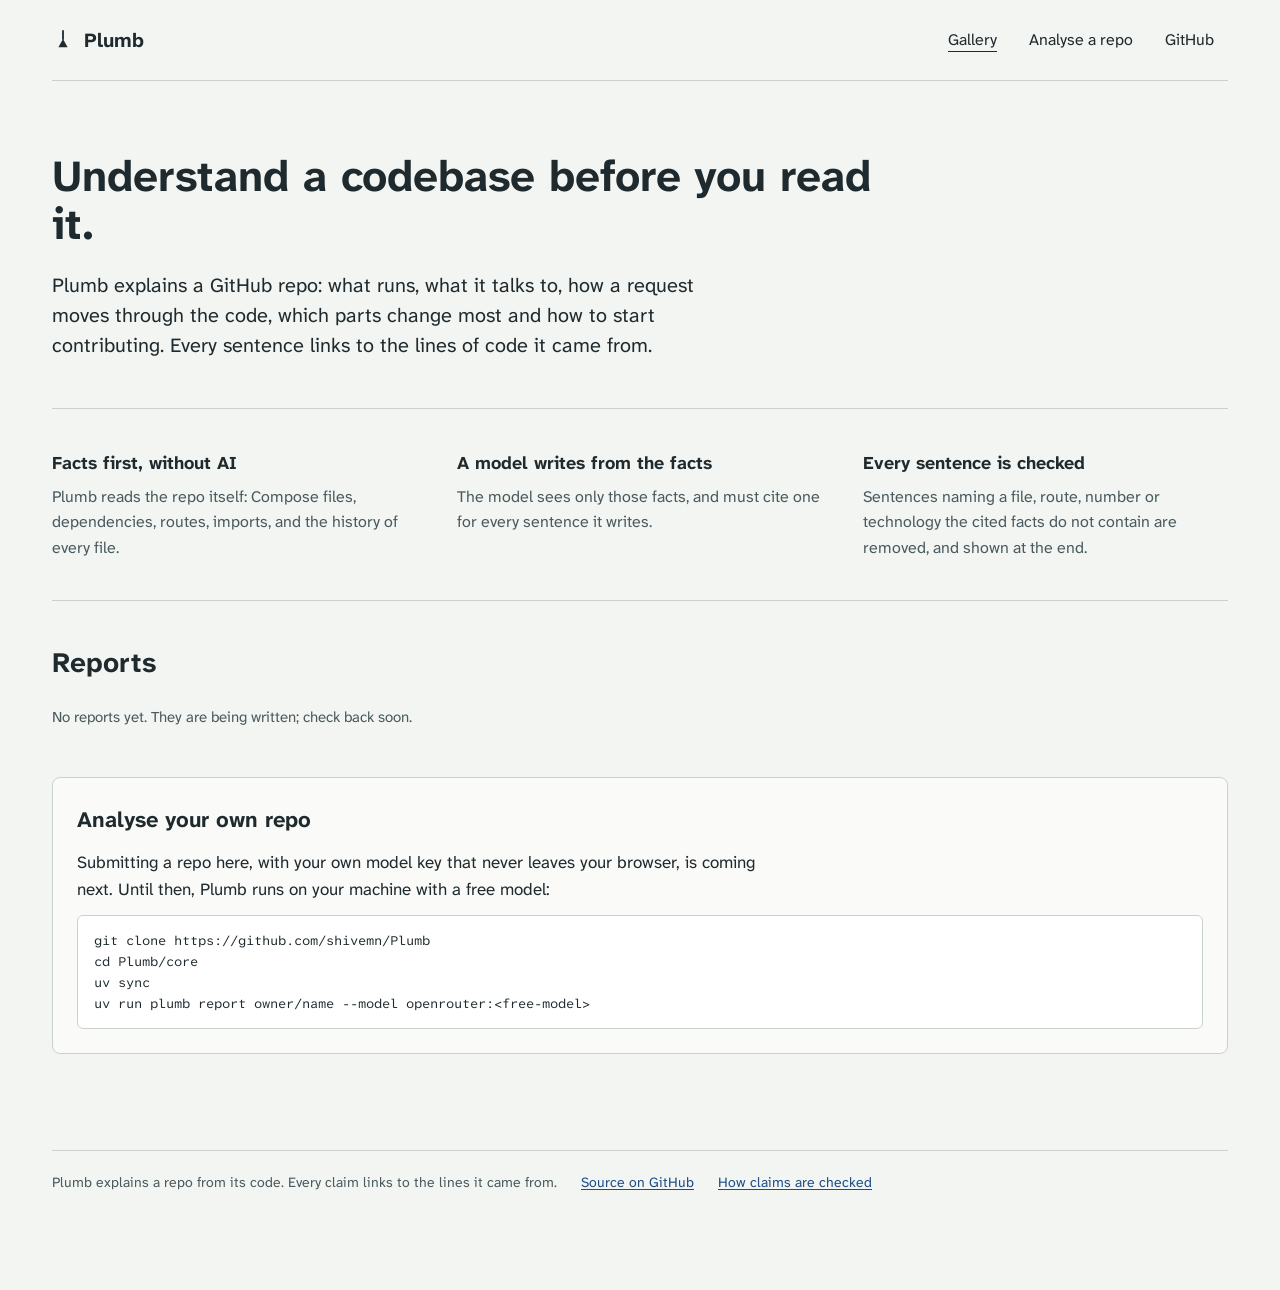
==== web/index.html @ 88506d80 "Add the static site: a gallery and a report page drawn from the report JSON Co-Authored-By: Claude O" ====
<!doctype html>
<html lang="en">
<head>
<meta charset="utf-8">
<meta name="viewport" content="width=device-width, initial-scale=1">
<title>Plumb · Explains a GitHub repo, with a source behind every claim</title>
<meta name="description" content="Plumb explains a GitHub repo: its system design, how a request moves, its code map, hot spots and how to contribute. Every claim links to the lines of code it came from.">
<link rel="icon" href="assets/icon.svg" type="image/svg+xml">
<link rel="preconnect" href="https://fonts.googleapis.com">
<link rel="preconnect" href="https://fonts.gstatic.com" crossorigin>
<link rel="stylesheet" href="https://fonts.googleapis.com/css2?family=Atkinson+Hyperlegible+Next:wght@400;600;700&family=Atkinson+Hyperlegible+Mono:wght@400;600&display=swap">
<link rel="stylesheet" href="assets/plumb.css">
<script type="module" src="assets/gallery.js"></script>
</head>
<body>
<div id="app"><div class="page"><p class="status">Loading…</p></div></div>
<noscript><div class="page"><p class="status">This page needs JavaScript to list the reports.</p></div></noscript>
</body>
</html>
---- web/assets/plumb.css ----
/* Plumb: one stylesheet for the gallery and the report page. */

:root {
  --bg: #f3f5f2;
  --surface: #fafbf9;
  --box: #ffffff;
  --ink: #1f2a2e;
  --muted: #4a5a5f;
  --line: #c9d1ce;
  --link: #1d4e89;
  --link-hover: #12365f;
  --store: #e4eaec;
  --ok: #3f6a4b;
  --block: #cbd3cf;
  --warm: #f0d48a;
  --hot: #e0a100;
  --sans: "Atkinson Hyperlegible Next", system-ui, -apple-system, "Segoe UI", sans-serif;
  --mono: "Atkinson Hyperlegible Mono", ui-monospace, "SFMono-Regular", Consolas, monospace;
  color-scheme: light;
}

@media (prefers-color-scheme: dark) {
  :root {
    --bg: #141a1c;
    --surface: #192124;
    --box: #1e282b;
    --ink: #e3e8e6;
    --muted: #a5b3b6;
    --line: #34403f;
    --link: #8fb9ef;
    --link-hover: #b7d2f5;
    --store: #26343a;
    --ok: #86bd95;
    --block: #3c4949;
    --warm: #8c6f1f;
    --hot: #e0a62a;
    color-scheme: dark;
  }
}

* { box-sizing: border-box; }

html { -webkit-text-size-adjust: 100%; }

body {
  margin: 0;
  background: var(--bg);
  color: var(--ink);
  font-family: var(--sans);
  font-size: 17px;
  line-height: 1.6;
}

a { color: var(--link); text-underline-offset: 2px; }
a:hover { color: var(--link-hover); }
a:focus-visible, button:focus-visible, summary:focus-visible {
  outline: 3px solid var(--link);
  outline-offset: 2px;
  border-radius: 3px;
}

code, .mono { font-family: var(--mono); font-size: 0.94em; }
code { overflow-wrap: anywhere; }

.page { max-width: 1240px; margin: 0 auto; padding: 0 32px 96px; }

/* Header */
.site-header {
  display: flex; flex-wrap: wrap; align-items: center; justify-content: space-between;
  gap: 8px 16px; padding: 14px 0; border-bottom: 1px solid var(--line);
}
.brand {
  display: flex; align-items: center; gap: 10px;
  font-size: 20px; font-weight: 700; color: var(--ink); text-decoration: none; padding: 10px 0;
}
.brand svg { flex: none; }
.site-nav { display: flex; flex-wrap: wrap; gap: 4px; }
.site-nav a { font-size: 16px; line-height: 20px; padding: 12px 14px; color: var(--ink); text-decoration: none; border-radius: 6px; }
.site-nav a:hover { background: var(--surface); }
.site-nav a[aria-current="page"] { text-decoration: underline; text-underline-offset: 6px; }

/* Report heading */
.report-head { display: flex; flex-direction: column; gap: 20px; padding: 56px 0 40px; border-bottom: 1px solid var(--line); }
.report-head h1 { margin: 0; font-family: var(--mono); font-size: 40px; line-height: 1.1; font-weight: 600; overflow-wrap: anywhere; }
.lede { margin: 0; max-width: 680px; font-size: 21px; line-height: 1.45; }
.stats { margin: 16px 0 0; display: flex; flex-wrap: wrap; gap: 20px 40px; }
.stats div { display: flex; flex-direction: column; gap: 4px; }
.stats dt { font-size: 14px; color: var(--muted); }
.stats dd { margin: 0; font-size: 19px; font-weight: 600; }
.stats .checked { color: var(--ok); display: flex; align-items: center; gap: 8px; }

/* Layout: contents on the right, report on the left; contents first on phones */
.report-body { display: flex; flex-direction: row-reverse; flex-wrap: wrap; align-items: flex-start; gap: 32px 56px; margin-top: 48px; }
.contents { flex: 1 1 180px; min-width: 0; display: flex; flex-direction: column; gap: 2px; position: sticky; top: 16px; }
.contents .label { font-size: 15px; font-weight: 700; padding-bottom: 4px; }
.contents a { display: block; font-size: 16px; line-height: 20px; padding: 10px 0; }
.button {
  display: inline-flex; align-items: center; justify-content: center; min-height: 44px; padding: 0 16px;
  border: 1px solid var(--ink); border-radius: 6px; background: transparent; color: var(--ink);
  font: inherit; font-size: 15px; text-decoration: none; cursor: pointer;
}
.button:hover { background: var(--surface); color: var(--ink); }
.contents a.button { display: inline-flex; margin-top: 12px; padding: 0 16px; line-height: 20px; align-self: flex-start; text-decoration: none; white-space: nowrap; }
main.report { flex: 999 1 640px; min-width: 0; display: flex; flex-direction: column; gap: 72px; }

/* Sections */
.section { display: flex; flex-direction: column; gap: 20px; scroll-margin-top: 16px; }
.section h2 { margin: 0; font-size: 28px; line-height: 1.2; font-weight: 700; }
.section h3 { margin: 12px 0 0; font-size: 19px; line-height: 1.3; font-weight: 700; }
.intro { margin: 0; max-width: 680px; }
.note { margin: 0; max-width: 680px; font-size: 15px; line-height: 1.5; color: var(--muted); }

/* Claims with their sources in a side column */
.claims { list-style: none; margin: 0; padding: 0; display: flex; flex-direction: column; gap: 24px; }
.claim { display: flex; flex-wrap: wrap; gap: 8px 32px; }
.claim p { flex: 1 1 420px; min-width: 0; max-width: 680px; margin: 0; }
.claims.numbered { counter-reset: step; }
.claims.numbered .claim p::before { counter-increment: step; content: counter(step) ". "; font-weight: 700; }
.sources { flex: 0 1 230px; min-width: 0; display: flex; flex-direction: column; gap: 8px; font-size: 14px; line-height: 1.45; color: var(--muted); }
.sources a { font-family: var(--mono); overflow-wrap: break-word; }
.sources .where { display: block; }

/* Tables */
.table-wrap { overflow-x: auto; }
table { width: 100%; min-width: 560px; border-collapse: collapse; font-size: 15px; line-height: 1.4; }
th { text-align: left; font-weight: 600; color: var(--muted); padding: 10px 16px 10px 0; border-bottom: 1px solid var(--ink); }
td { padding: 12px 16px 12px 0; border-bottom: 1px solid var(--line); vertical-align: top; }
td:last-child, th:last-child { padding-right: 0; }
td.name { font-weight: 600; }
.bar { display: flex; align-items: center; gap: 10px; }
.bar span { display: block; height: 10px; border-radius: 2px; background: var(--hot); }
details.more summary { cursor: pointer; padding: 10px 0; color: var(--link); font-size: 15px; }

/* System diagram */
.diagram { border: 1px solid var(--line); border-radius: 8px; background: var(--surface); overflow-x: auto; }
.canvas { position: relative; margin: 0 auto; font-size: 15px; line-height: 1.35; }
.canvas svg.links { position: absolute; inset: 0; overflow: visible; pointer-events: none; }
.canvas svg.links path { fill: none; stroke: var(--muted); stroke-width: 2; stroke-linecap: round; }
.canvas .col-label { position: absolute; top: 20px; font-size: 14px; color: var(--muted); }
.canvas .part {
  position: absolute; display: flex; align-items: center; justify-content: center; text-align: center;
  padding: 10px; border-radius: 6px; border: 1.5px solid var(--ink); background: var(--box);
}
.canvas .part.store { background: var(--store); }
.canvas .part.outside, .canvas .part.callers, .canvas .part.monitoring { background: var(--surface); border-style: dashed; border-color: var(--muted); }
.canvas .part b { display: block; font-size: 16px; overflow-wrap: anywhere; }
.canvas .part small { display: block; font-size: 13px; color: var(--muted); }
.canvas .link-label { position: absolute; font-size: 13px; line-height: 16px; color: var(--muted); background: var(--surface); padding: 0 4px; white-space: nowrap; }
.legend { display: flex; flex-wrap: wrap; gap: 8px 24px; font-size: 14px; line-height: 1.4; color: var(--muted); }
.legend span { display: flex; align-items: center; gap: 8px; }
.legend i { display: block; width: 26px; height: 12px; border-radius: 3px; border: 1.5px solid var(--ink); background: var(--box); }
.legend i.store { background: var(--store); }
.legend i.outside { border-style: dashed; border-color: var(--muted); background: transparent; }
.legend i.file { border: none; background: var(--block); height: 14px; }
.legend i.warm { border: none; background: var(--warm); height: 14px; }
.legend i.hot { border: none; background: var(--hot); height: 14px; }
.legend i.selected { border: 2px solid var(--link); background: transparent; }
.legend i.used { border: 2px dashed var(--link); background: transparent; }

/* Request traces */
.traces { display: flex; flex-direction: column; gap: 16px; }
.trace { border: 1px solid var(--line); border-radius: 8px; background: var(--surface); padding: 16px 20px; }
.trace h3 { margin: 0 0 8px; font-family: var(--mono); font-size: 16px; font-weight: 600; overflow-wrap: anywhere; }
.trace ul { list-style: none; margin: 0; padding: 0; }
.trace ul ul { padding-left: 22px; border-left: 1px solid var(--line); margin-left: 6px; }
.trace li { padding: 3px 0; font-size: 15px; line-height: 1.45; }
.trace .tag { font-size: 13px; color: var(--muted); }
.trace .reach { color: var(--ok); }

/* Code map */
.map { display: flex; flex-direction: column; gap: 16px; padding: 24px; border: 1px solid var(--line); border-radius: 8px; background: var(--surface); }
.map-row { display: grid; grid-template-columns: 110px 1fr; gap: 12px; }
.map-row .row-label { font-size: 14px; line-height: 1.4; color: var(--muted); padding-top: 12px; }
.map-row .row-folders { display: flex; flex-wrap: wrap; gap: 12px; min-width: 0; }
.folder {
  flex: 1 1 180px; min-width: 0; display: flex; flex-direction: column; gap: 10px; padding: 11px;
  border: 1px solid var(--line); border-radius: 6px; background: var(--box); text-align: left;
  font: inherit; color: inherit; cursor: pointer;
}
.folder:hover { border-color: var(--muted); }
.folder.selected { border: 2px solid var(--link); padding: 10px; }
.folder.used { border: 2px dashed var(--link); padding: 10px; }
.folder .folder-head { display: flex; flex-wrap: wrap; justify-content: space-between; gap: 4px 12px; }
.folder .folder-name { font-family: var(--mono); font-size: 15px; font-weight: 600; color: var(--link); overflow-wrap: anywhere; }
.folder .count { font-size: 14px; color: var(--muted); }
.blocks { display: flex; flex-wrap: wrap; gap: 4px; }
.blocks span { display: block; height: 16px; border-radius: 3px; background: var(--block); }
.blocks span.warm { background: var(--warm); }
.blocks span.hot { background: var(--hot); }

/* Gaps */
.gaps { margin: 0; padding: 0 0 0 20px; max-width: 680px; display: flex; flex-direction: column; gap: 12px; }
.removed li { margin-bottom: 10px; }
.removed .why { display: block; font-size: 14px; color: var(--muted); }

/* Gallery */
.hero { padding: 72px 0 48px; border-bottom: 1px solid var(--line); display: flex; flex-direction: column; gap: 20px; }
.hero h1 { margin: 0; font-size: 44px; line-height: 1.1; max-width: 820px; }
.hero p { margin: 0; max-width: 680px; font-size: 20px; line-height: 1.5; }
.how { display: grid; grid-template-columns: repeat(auto-fit, minmax(240px, 1fr)); gap: 24px 40px; padding: 40px 0; border-bottom: 1px solid var(--line); }
.how h2 { margin: 0 0 6px; font-size: 18px; }
.how p { margin: 0; font-size: 16px; color: var(--muted); }
.gallery { padding-top: 40px; display: flex; flex-direction: column; gap: 20px; }
.gallery > h2 { margin: 0; font-size: 28px; }
.cards { list-style: none; margin: 0; padding: 0; display: grid; grid-template-columns: repeat(auto-fill, minmax(320px, 1fr)); gap: 16px; }
.card { display: flex; flex-direction: column; gap: 10px; height: 100%; padding: 20px; border: 1px solid var(--line); border-radius: 8px; background: var(--surface); color: var(--ink); text-decoration: none; }
.card:hover { border-color: var(--muted); color: var(--ink); }
.card .repo { font-family: var(--mono); font-size: 17px; font-weight: 600; color: var(--link); overflow-wrap: anywhere; }
.card .summary { margin: 0; font-size: 15px; line-height: 1.5; }
.card .meta { margin-top: auto; display: flex; flex-wrap: wrap; gap: 4px 16px; font-size: 14px; color: var(--muted); }
.chip { display: inline-block; padding: 1px 8px; border: 1px solid var(--line); border-radius: 999px; font-size: 13px; color: var(--muted); }
.try { margin-top: 48px; padding: 24px; border: 1px solid var(--line); border-radius: 8px; background: var(--surface); display: flex; flex-direction: column; gap: 12px; }
.try h2 { margin: 0; font-size: 22px; }
.try p { margin: 0; max-width: 680px; }
pre { margin: 0; padding: 14px 16px; border-radius: 6px; background: var(--box); border: 1px solid var(--line); overflow-x: auto; font-family: var(--mono); font-size: 14px; line-height: 1.5; }

.site-footer { margin-top: 96px; padding-top: 20px; border-top: 1px solid var(--line); display: flex; flex-wrap: wrap; gap: 8px 24px; font-size: 14px; color: var(--muted); }
.status { padding: 64px 0; font-size: 18px; }

@media (max-width: 640px) {
  .page { padding: 0 16px 64px; }
  .report-head { padding: 36px 0 28px; }
  .report-head h1 { font-size: 28px; }
  .lede { font-size: 19px; }
  .hero { padding: 48px 0 32px; }
  .hero h1 { font-size: 32px; }
  .contents { position: static; }
  main.report { gap: 56px; }
  .section h2 { font-size: 24px; }
  .map { padding: 16px; }
  .map-row { grid-template-columns: 1fr; gap: 6px; }
  .map-row .row-label { padding-top: 0; }
  .cards { grid-template-columns: 1fr; }
}
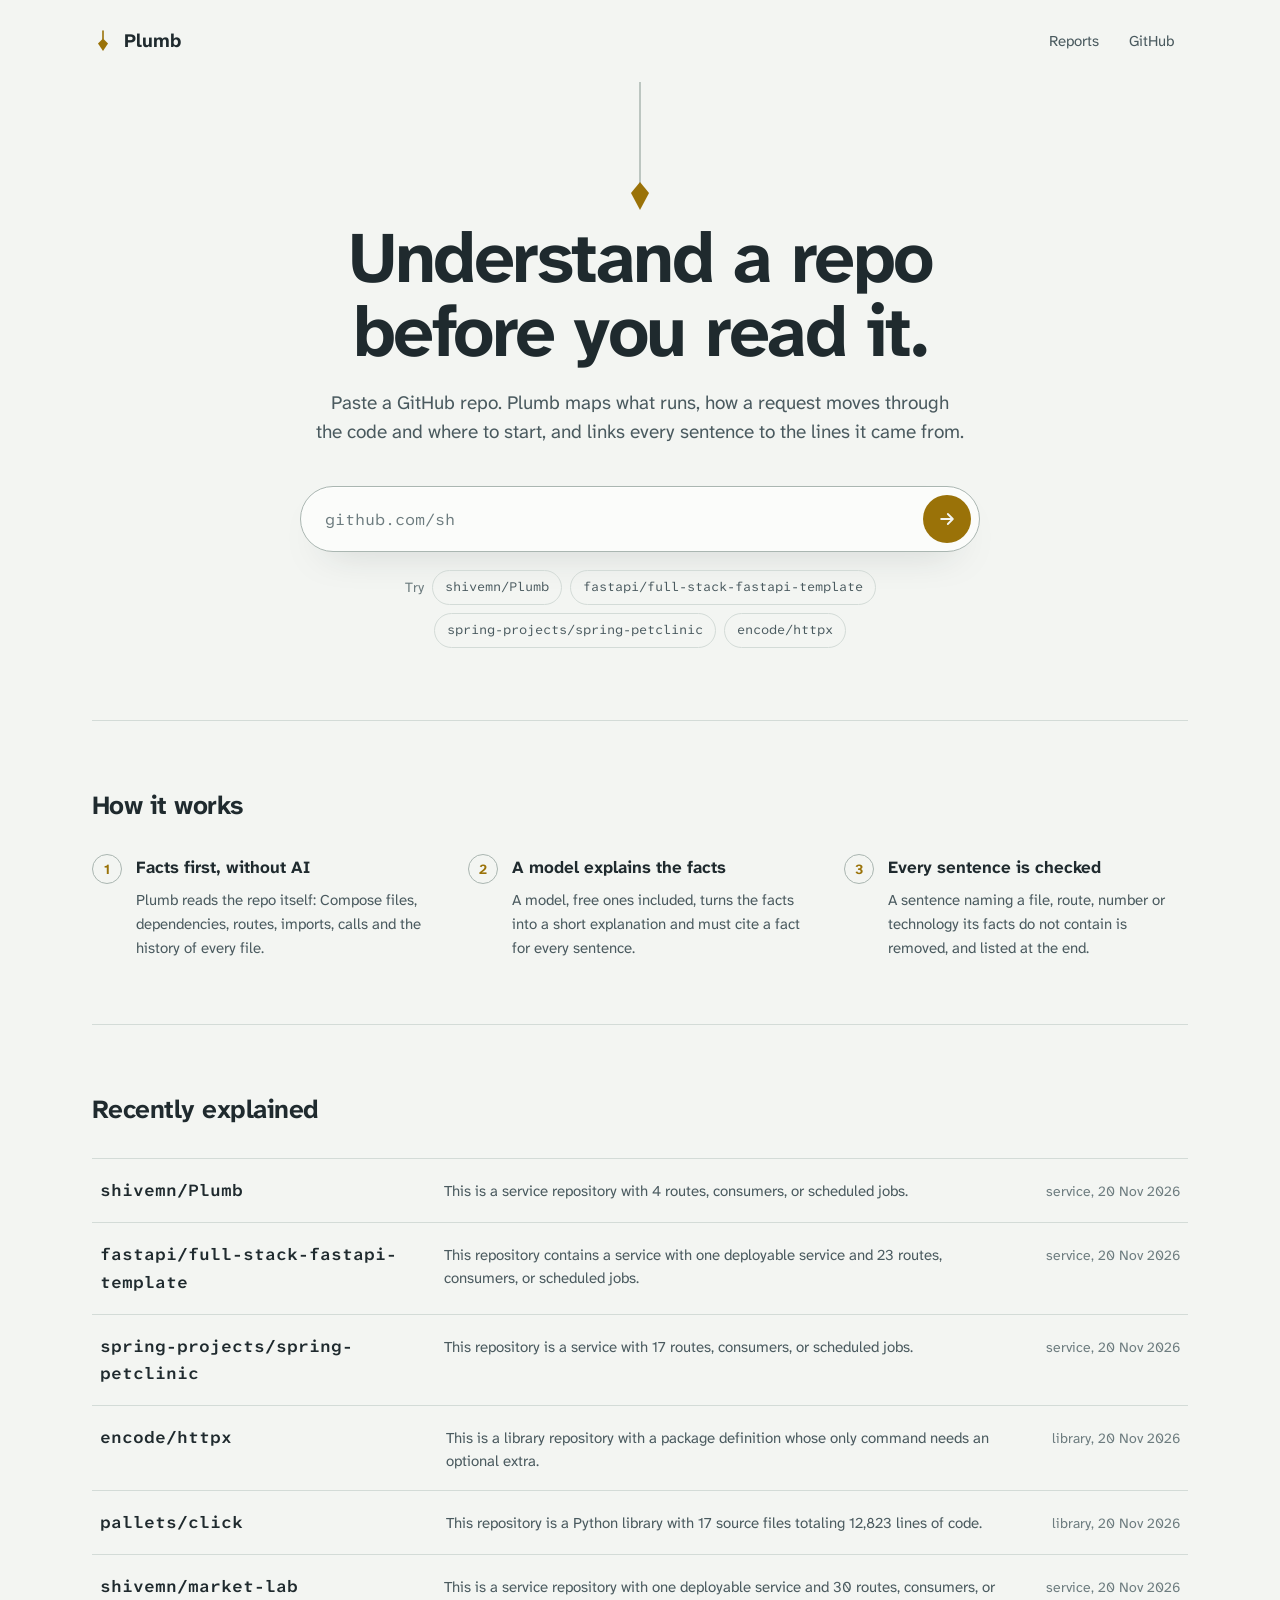
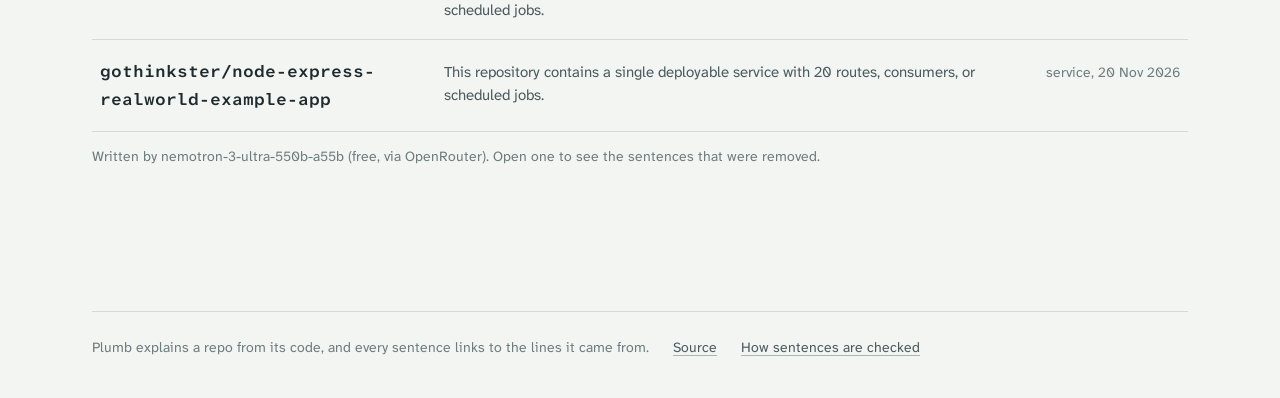
==== commit f8fa6f52: "Redesign the site around a repo box, with a plumb-line motif, shorter reports and sources behind eac" ====
--- a/web/index.html
+++ b/web/index.html
@@ -3,14 +3,14 @@
 <head>
 <meta charset="utf-8">
 <meta name="viewport" content="width=device-width, initial-scale=1">
-<title>Plumb · Explains a GitHub repo, with a source behind every claim</title>
+<title>Plumb · Understand a repo before you read it</title>
 <meta name="description" content="Plumb explains a GitHub repo: its system design, how a request moves, its code map, hot spots and how to contribute. Every claim links to the lines of code it came from.">
 <link rel="icon" href="assets/icon.svg" type="image/svg+xml">
 <link rel="preconnect" href="https://fonts.googleapis.com">
 <link rel="preconnect" href="https://fonts.gstatic.com" crossorigin>
 <link rel="stylesheet" href="https://fonts.googleapis.com/css2?family=Atkinson+Hyperlegible+Next:wght@400;600;700&family=Atkinson+Hyperlegible+Mono:wght@400;600&display=swap">
 <link rel="stylesheet" href="assets/plumb.css">
-<script type="module" src="assets/gallery.js"></script>
+<script type="module" src="assets/home.js"></script>
 </head>
 <body>
 <div id="app"><div class="page"><p class="status">Loading…</p></div></div>
--- a/web/assets/plumb.css
+++ b/web/assets/plumb.css
@@ -1,234 +1,302 @@
-/* Plumb: one stylesheet for the gallery and the report page. */
+/* Plumb. Dark green-slate with chalk text and a brass plumb bob; a light
+   paper version follows the system setting. One motion signature: the
+   plumb line. Everything else stays quiet. */
 
 :root {
-  --bg: #f3f5f2;
-  --surface: #fafbf9;
-  --box: #ffffff;
-  --ink: #1f2a2e;
-  --muted: #4a5a5f;
-  --line: #c9d1ce;
-  --link: #1d4e89;
-  --link-hover: #12365f;
-  --store: #e4eaec;
-  --ok: #3f6a4b;
-  --block: #cbd3cf;
-  --warm: #f0d48a;
-  --hot: #e0a100;
+  --bg: #15201d;
+  --bg-raised: #1b2925;
+  --bg-sunk: #111a17;
+  --ink: #e6ede9;
+  --muted: #9fb0aa;
+  --faint: #6f817b;
+  --line: #2c3b36;
+  --line-strong: #43554f;
+  --brass: #d4a72c;
+  --brass-soft: rgba(212, 167, 44, 0.16);
+  --link: #e6ede9;
+  --store: #223631;
+  --ok: #8fc79f;
+  --warn: #e3b7a0;
+  --block: #33443f;
+  --warm: #7d6a2a;
+  --hot: #d4a72c;
+  --shadow: 0 1px 0 rgba(255, 255, 255, 0.03) inset, 0 18px 40px -24px rgba(0, 0, 0, 0.7);
   --sans: "Atkinson Hyperlegible Next", system-ui, -apple-system, "Segoe UI", sans-serif;
   --mono: "Atkinson Hyperlegible Mono", ui-monospace, "SFMono-Regular", Consolas, monospace;
-  color-scheme: light;
+  --ease: cubic-bezier(0.22, 1, 0.36, 1);
+  --quick: 160ms;
+  --calm: 420ms;
+  color-scheme: dark;
 }
 
-@media (prefers-color-scheme: dark) {
+@media (prefers-color-scheme: light) {
   :root {
-    --bg: #141a1c;
-    --surface: #192124;
-    --box: #1e282b;
-    --ink: #e3e8e6;
-    --muted: #a5b3b6;
-    --line: #34403f;
-    --link: #8fb9ef;
-    --link-hover: #b7d2f5;
-    --store: #26343a;
-    --ok: #86bd95;
-    --block: #3c4949;
-    --warm: #8c6f1f;
-    --hot: #e0a62a;
-    color-scheme: dark;
+    --bg: #f3f5f2;
+    --bg-raised: #fbfcfa;
+    --bg-sunk: #e9eeea;
+    --ink: #1f2a2e;
+    --muted: #4a5a5f;
+    --faint: #6d7c7f;
+    --line: #d3dbd7;
+    --line-strong: #aab6b1;
+    --brass: #9a7208;
+    --brass-soft: rgba(154, 114, 8, 0.12);
+    --link: #1f2a2e;
+    --store: #e3eae7;
+    --ok: #3f6a4b;
+    --warn: #8a4b2e;
+    --block: #cbd3cf;
+    --warm: #f0d48a;
+    --hot: #d39a00;
+    --shadow: 0 1px 0 rgba(255, 255, 255, 0.7) inset, 0 18px 40px -26px rgba(31, 42, 46, 0.35);
+    color-scheme: light;
   }
 }
 
+@view-transition { navigation: auto; }
+::view-transition-old(root), ::view-transition-new(root) { animation-duration: 260ms; animation-timing-function: var(--ease); }
+
 * { box-sizing: border-box; }
-
-html { -webkit-text-size-adjust: 100%; }
-
-body {
-  margin: 0;
-  background: var(--bg);
-  color: var(--ink);
-  font-family: var(--sans);
-  font-size: 17px;
-  line-height: 1.6;
-}
-
-a { color: var(--link); text-underline-offset: 2px; }
-a:hover { color: var(--link-hover); }
-a:focus-visible, button:focus-visible, summary:focus-visible {
-  outline: 3px solid var(--link);
-  outline-offset: 2px;
-  border-radius: 3px;
-}
-
-code, .mono { font-family: var(--mono); font-size: 0.94em; }
+html { -webkit-text-size-adjust: 100%; scroll-behavior: smooth; }
+body { margin: 0; background: var(--bg); color: var(--ink); font-family: var(--sans); font-size: 17px; line-height: 1.6; }
+a { color: var(--link); text-decoration-color: var(--line-strong); text-underline-offset: 3px; transition: text-decoration-color var(--quick) ease, color var(--quick) ease; }
+a:hover { text-decoration-color: var(--brass); }
+:focus-visible { outline: 2px solid var(--brass); outline-offset: 3px; border-radius: 4px; }
+code, .mono { font-family: var(--mono); font-size: 0.92em; }
 code { overflow-wrap: anywhere; }
-
-.page { max-width: 1240px; margin: 0 auto; padding: 0 32px 96px; }
+::selection { background: var(--brass-soft); }
+
+.wrap { max-width: 1160px; margin: 0 auto; padding: 0 32px; }
 
 /* Header */
-.site-header {
-  display: flex; flex-wrap: wrap; align-items: center; justify-content: space-between;
-  gap: 8px 16px; padding: 14px 0; border-bottom: 1px solid var(--line);
-}
-.brand {
-  display: flex; align-items: center; gap: 10px;
-  font-size: 20px; font-weight: 700; color: var(--ink); text-decoration: none; padding: 10px 0;
-}
-.brand svg { flex: none; }
-.site-nav { display: flex; flex-wrap: wrap; gap: 4px; }
-.site-nav a { font-size: 16px; line-height: 20px; padding: 12px 14px; color: var(--ink); text-decoration: none; border-radius: 6px; }
-.site-nav a:hover { background: var(--surface); }
-.site-nav a[aria-current="page"] { text-decoration: underline; text-underline-offset: 6px; }
-
-/* Report heading */
-.report-head { display: flex; flex-direction: column; gap: 20px; padding: 56px 0 40px; border-bottom: 1px solid var(--line); }
-.report-head h1 { margin: 0; font-family: var(--mono); font-size: 40px; line-height: 1.1; font-weight: 600; overflow-wrap: anywhere; }
-.lede { margin: 0; max-width: 680px; font-size: 21px; line-height: 1.45; }
-.stats { margin: 16px 0 0; display: flex; flex-wrap: wrap; gap: 20px 40px; }
-.stats div { display: flex; flex-direction: column; gap: 4px; }
-.stats dt { font-size: 14px; color: var(--muted); }
-.stats dd { margin: 0; font-size: 19px; font-weight: 600; }
-.stats .checked { color: var(--ok); display: flex; align-items: center; gap: 8px; }
-
-/* Layout: contents on the right, report on the left; contents first on phones */
-.report-body { display: flex; flex-direction: row-reverse; flex-wrap: wrap; align-items: flex-start; gap: 32px 56px; margin-top: 48px; }
-.contents { flex: 1 1 180px; min-width: 0; display: flex; flex-direction: column; gap: 2px; position: sticky; top: 16px; }
-.contents .label { font-size: 15px; font-weight: 700; padding-bottom: 4px; }
-.contents a { display: block; font-size: 16px; line-height: 20px; padding: 10px 0; }
-.button {
-  display: inline-flex; align-items: center; justify-content: center; min-height: 44px; padding: 0 16px;
-  border: 1px solid var(--ink); border-radius: 6px; background: transparent; color: var(--ink);
-  font: inherit; font-size: 15px; text-decoration: none; cursor: pointer;
-}
-.button:hover { background: var(--surface); color: var(--ink); }
-.contents a.button { display: inline-flex; margin-top: 12px; padding: 0 16px; line-height: 20px; align-self: flex-start; text-decoration: none; white-space: nowrap; }
-main.report { flex: 999 1 640px; min-width: 0; display: flex; flex-direction: column; gap: 72px; }
-
-/* Sections */
-.section { display: flex; flex-direction: column; gap: 20px; scroll-margin-top: 16px; }
-.section h2 { margin: 0; font-size: 28px; line-height: 1.2; font-weight: 700; }
-.section h3 { margin: 12px 0 0; font-size: 19px; line-height: 1.3; font-weight: 700; }
-.intro { margin: 0; max-width: 680px; }
-.note { margin: 0; max-width: 680px; font-size: 15px; line-height: 1.5; color: var(--muted); }
-
-/* Claims with their sources in a side column */
-.claims { list-style: none; margin: 0; padding: 0; display: flex; flex-direction: column; gap: 24px; }
-.claim { display: flex; flex-wrap: wrap; gap: 8px 32px; }
-.claim p { flex: 1 1 420px; min-width: 0; max-width: 680px; margin: 0; }
-.claims.numbered { counter-reset: step; }
-.claims.numbered .claim p::before { counter-increment: step; content: counter(step) ". "; font-weight: 700; }
-.sources { flex: 0 1 230px; min-width: 0; display: flex; flex-direction: column; gap: 8px; font-size: 14px; line-height: 1.45; color: var(--muted); }
-.sources a { font-family: var(--mono); overflow-wrap: break-word; }
-.sources .where { display: block; }
-
-/* Tables */
-.table-wrap { overflow-x: auto; }
-table { width: 100%; min-width: 560px; border-collapse: collapse; font-size: 15px; line-height: 1.4; }
-th { text-align: left; font-weight: 600; color: var(--muted); padding: 10px 16px 10px 0; border-bottom: 1px solid var(--ink); }
-td { padding: 12px 16px 12px 0; border-bottom: 1px solid var(--line); vertical-align: top; }
-td:last-child, th:last-child { padding-right: 0; }
-td.name { font-weight: 600; }
-.bar { display: flex; align-items: center; gap: 10px; }
-.bar span { display: block; height: 10px; border-radius: 2px; background: var(--hot); }
-details.more summary { cursor: pointer; padding: 10px 0; color: var(--link); font-size: 15px; }
-
-/* System diagram */
-.diagram { border: 1px solid var(--line); border-radius: 8px; background: var(--surface); overflow-x: auto; }
-.canvas { position: relative; margin: 0 auto; font-size: 15px; line-height: 1.35; }
+.site-header { display: flex; align-items: center; justify-content: space-between; gap: 16px; padding: 18px 0; }
+.brand { display: inline-flex; align-items: center; gap: 10px; font-weight: 700; font-size: 19px; color: var(--ink); text-decoration: none; padding: 8px 0; }
+.brand svg { color: var(--brass); }
+.site-nav { display: flex; gap: 2px; }
+.site-nav a { padding: 10px 14px; border-radius: 999px; color: var(--muted); text-decoration: none; font-size: 15px; transition: background var(--quick) ease, color var(--quick) ease; }
+.site-nav a:hover { color: var(--ink); background: var(--bg-raised); }
+
+/* Home: hero */
+.hero { position: relative; display: flex; flex-direction: column; align-items: center; text-align: center; padding: 0 0 72px; }
+.plumb { display: block; height: 132px; width: 40px; overflow: visible; }
+.plumb .string { stroke: var(--line-strong); stroke-width: 1.5; }
+.plumb .bob { fill: var(--brass); }
+.plumb .swing { transform-origin: 20px 0; animation: swing 7s ease-in-out infinite alternate; }
+@keyframes swing { from { transform: rotate(2.2deg); } to { transform: rotate(-2.2deg); } }
+.hero.dropping .plumb .swing { animation: none; transform: none; }
+.hero.dropping .plumb .drop { transform: translateY(96px); transition: transform 520ms cubic-bezier(0.5, 0, 0.75, 0); }
+.plumb .drop { transition: transform 600ms var(--ease); }
+
+.hero h1 { margin: 8px 0 0; max-width: 15ch; font-size: clamp(40px, 6.2vw, 72px); line-height: 1.02; font-weight: 700; letter-spacing: -0.035em; text-wrap: balance; }
+.hero .sub { margin: 20px 0 0; max-width: 54ch; color: var(--muted); font-size: 19px; line-height: 1.5; text-wrap: pretty; }
+
+.ask { position: relative; width: min(680px, 100%); margin-top: 40px; }
+.ask form { display: flex; align-items: center; gap: 8px; padding: 8px 8px 8px 22px; border: 1px solid var(--line-strong); border-radius: 999px; background: var(--bg-raised); box-shadow: var(--shadow); transition: border-color var(--quick) ease, box-shadow var(--calm) var(--ease), transform var(--calm) var(--ease); }
+.ask form:focus-within { border-color: var(--brass); box-shadow: 0 0 0 4px var(--brass-soft), var(--shadow); }
+.ask label { position: absolute; width: 1px; height: 1px; overflow: hidden; clip: rect(0 0 0 0); }
+.ask input { flex: 1; min-width: 0; height: 48px; border: 0; background: transparent; color: var(--ink); font: inherit; font-family: var(--mono); font-size: 16px; outline: none; }
+.ask input::placeholder { color: var(--faint); }
+.go { flex: none; display: grid; place-items: center; width: 48px; height: 48px; border: 0; border-radius: 50%; background: var(--brass); color: var(--bg); cursor: pointer; transition: transform var(--quick) var(--ease), filter var(--quick) ease; }
+.go:hover { transform: scale(1.06); filter: brightness(1.08); }
+.go:active { transform: scale(0.96); }
+.go svg { width: 20px; height: 20px; }
+.ask.shake form { animation: shake 380ms var(--ease); }
+@keyframes shake { 20%, 60% { transform: translateX(-6px); } 40%, 80% { transform: translateX(6px); } }
+
+.examples { display: flex; flex-wrap: wrap; justify-content: center; align-items: center; gap: 8px; margin-top: 18px; color: var(--faint); font-size: 14px; }
+.examples button { border: 1px solid var(--line); border-radius: 999px; background: transparent; color: var(--muted); padding: 6px 12px; font: inherit; font-family: var(--mono); font-size: 13px; cursor: pointer; transition: border-color var(--quick) ease, color var(--quick) ease, background var(--quick) ease; }
+.examples button:hover { border-color: var(--brass); color: var(--ink); background: var(--bg-raised); }
+
+.notice { width: min(680px, 100%); margin-top: 16px; padding: 18px 22px; border: 1px solid var(--line); border-radius: 18px; background: var(--bg-raised); text-align: left; font-size: 15px; color: var(--muted); }
+.notice strong { color: var(--ink); }
+.notice pre { margin: 12px 0 0; }
+.reveal-in { animation: rise var(--calm) var(--ease) both; }
+@keyframes rise { from { opacity: 0; transform: translateY(8px); } to { opacity: 1; transform: none; } }
+
+/* Home: steps and recent reports */
+.band { padding: 64px 0; border-top: 1px solid var(--line); }
+.band h2 { margin: 0 0 28px; font-size: 26px; letter-spacing: -0.02em; }
+.steps { list-style: none; margin: 0; padding: 0; display: grid; grid-template-columns: repeat(3, minmax(0, 1fr)); gap: 32px; counter-reset: step; }
+.steps li { position: relative; padding-left: 44px; counter-increment: step; }
+.steps li::before { content: counter(step); position: absolute; left: 0; top: 0; width: 28px; height: 28px; display: grid; place-items: center; border-radius: 50%; border: 1px solid var(--line-strong); font-size: 14px; font-weight: 700; color: var(--brass); }
+.steps h3 { margin: 0 0 6px; font-size: 17px; }
+.steps p { margin: 0; color: var(--muted); font-size: 15px; }
+
+.recent { list-style: none; margin: 0; padding: 0; border-top: 1px solid var(--line); }
+.recent li { border-bottom: 1px solid var(--line); }
+.recent a { display: grid; grid-template-columns: minmax(0, 2.2fr) minmax(0, 4fr) auto; align-items: baseline; gap: 8px 28px; padding: 18px 8px; color: var(--ink); text-decoration: none; transition: background var(--quick) ease, padding var(--calm) var(--ease); border-radius: 10px; }
+.recent a:hover { background: var(--bg-raised); padding-left: 16px; }
+.recent .repo { font-family: var(--mono); font-weight: 600; overflow-wrap: anywhere; }
+.recent .summary { color: var(--muted); font-size: 15px; line-height: 1.5; display: -webkit-box; -webkit-line-clamp: 2; -webkit-box-orient: vertical; overflow: hidden; }
+.recent .meta { color: var(--faint); font-size: 14px; white-space: nowrap; }
+
+pre { margin: 0; padding: 14px 16px; border-radius: 12px; background: var(--bg-sunk); border: 1px solid var(--line); overflow-x: auto; font-family: var(--mono); font-size: 13.5px; line-height: 1.55; color: var(--ink); text-align: left; }
+
+.site-footer { margin-top: 80px; padding: 24px 0 40px; border-top: 1px solid var(--line); display: flex; flex-wrap: wrap; gap: 8px 24px; font-size: 14px; color: var(--faint); }
+.site-footer a { color: var(--muted); }
+.status { padding: 96px 0; color: var(--muted); font-size: 18px; }
+
+/* Report: layout with the plumb-line spine */
+.report-top { padding: 40px 0 8px; }
+.report-top h1 { margin: 0; font-family: var(--mono); font-size: clamp(26px, 4vw, 44px); line-height: 1.1; font-weight: 600; letter-spacing: -0.02em; overflow-wrap: anywhere; view-transition-name: repo-title; }
+.report-top .commit { margin-top: 10px; color: var(--faint); font-size: 14px; }
+.report-top .commit a { color: var(--muted); }
+
+.layout { display: grid; grid-template-columns: 200px minmax(0, 1fr); gap: 56px; margin-top: 36px; }
+.spine { position: sticky; top: 24px; align-self: start; padding-left: 22px; }
+.spine::before { content: ""; position: absolute; left: 6px; top: 6px; bottom: 6px; width: 1.5px; background: var(--line-strong); }
+.spine .bob { position: absolute; left: 0; top: 0; width: 13px; height: 17px; transition: transform 520ms var(--ease); }
+.spine .bob svg { display: block; fill: var(--brass); }
+.spine a { display: block; padding: 7px 0; color: var(--faint); text-decoration: none; font-size: 15px; line-height: 1.35; transition: color var(--quick) ease; }
+.spine a:hover { color: var(--ink); }
+.spine a[aria-current="true"] { color: var(--ink); font-weight: 600; }
+.spine .tools { display: flex; flex-direction: column; align-items: flex-start; gap: 8px; margin-top: 24px; }
+.spine .tools a.pill { display: inline-flex; padding: 0 16px; color: var(--ink); font-size: 14px; }
+.pill { display: inline-flex; align-items: center; justify-content: center; gap: 8px; min-height: 40px; padding: 0 16px; border: 1px solid var(--line-strong); border-radius: 999px; background: transparent; color: var(--ink); font: inherit; font-size: 14px; text-decoration: none; cursor: pointer; white-space: nowrap; transition: border-color var(--quick) ease, background var(--quick) ease; }
+.pill:hover { border-color: var(--brass); background: var(--bg-raised); }
+
+main.report { max-width: 760px; min-width: 0; }
+.in-short { font-size: 21px; line-height: 1.55; margin: 0; text-wrap: pretty; }
+.stats { display: flex; flex-wrap: wrap; gap: 14px 32px; margin: 28px 0 0; padding: 18px 0; border-top: 1px solid var(--line); border-bottom: 1px solid var(--line); }
+.stats div { display: flex; flex-direction: column; }
+.stats dt { color: var(--faint); font-size: 13px; }
+.stats dd { margin: 0; font-weight: 600; font-size: 16px; }
+.stats .checked dd { color: var(--ok); }
+
+.section { padding-top: 56px; scroll-margin-top: 16px; }
+.section h2 { margin: 0 0 14px; font-size: 26px; line-height: 1.2; letter-spacing: -0.02em; }
+.prose { margin: 0; font-size: 17px; line-height: 1.7; }
+.prose, .in-short, .steps-list, .gaps, .part-detail, .trace li { overflow-wrap: break-word; }
+.trace li a, .part-detail a { overflow-wrap: anywhere; }
+.prose + .prose { margin-top: 12px; }
+.more-text { border: 0; background: none; padding: 0 2px; color: var(--brass); font: inherit; font-size: 15px; cursor: pointer; text-decoration: underline; text-decoration-color: transparent; text-underline-offset: 3px; transition: text-decoration-color var(--quick) ease; }
+.more-text:hover { text-decoration-color: currentColor; }
+.extra { animation: rise var(--calm) var(--ease) both; }
+.steps-list { margin: 0; padding-left: 22px; display: flex; flex-direction: column; gap: 10px; }
+.steps-list li::marker { color: var(--brass); font-weight: 700; }
+.note { margin: 14px 0 0; color: var(--faint); font-size: 14px; line-height: 1.5; }
+.figure { margin-top: 22px; }
+
+/* Sources: a small count after each sentence that opens the files behind it */
+.src { position: relative; display: inline-block; vertical-align: 1px; margin-left: 4px; }
+.src summary { list-style: none; display: inline-grid; place-items: center; min-width: 22px; height: 20px; padding: 0 6px; border-radius: 999px; border: 1px solid var(--line-strong); color: var(--muted); font-size: 12px; line-height: 1; cursor: pointer; user-select: none; transition: border-color var(--quick) ease, color var(--quick) ease, background var(--quick) ease; }
+.src summary::-webkit-details-marker { display: none; }
+.src summary:hover, .src[open] summary { border-color: var(--brass); color: var(--ink); background: var(--brass-soft); }
+.src .pop { position: absolute; z-index: 20; left: -8px; top: calc(100% + 8px); width: max-content; max-width: min(420px, 80vw); padding: 12px 14px; border: 1px solid var(--line-strong); border-radius: 12px; background: var(--bg-raised); box-shadow: var(--shadow); font-size: 13px; line-height: 1.45; animation: pop 220ms var(--ease) both; }
+@keyframes pop { from { opacity: 0; transform: translateY(-4px) scale(0.98); } to { opacity: 1; transform: none; } }
+.src:not([open]) .pop { display: none; }
+.src .pop a { display: block; padding: 3px 0; font-family: var(--mono); overflow-wrap: anywhere; }
+.src .pop span { color: var(--faint); }
+.src .pop .said { display: block; margin-top: 8px; padding-top: 8px; border-top: 1px solid var(--line); color: var(--muted); font-family: var(--sans); }
+
+/* Drawers: long tables live behind a summary line */
+details.drawer { margin-top: 18px; border: 1px solid var(--line); border-radius: 14px; background: var(--bg-raised); interpolate-size: allow-keywords; }
+details.drawer > summary { list-style: none; display: flex; align-items: center; justify-content: space-between; gap: 12px; padding: 14px 18px; cursor: pointer; color: var(--muted); font-size: 15px; }
+details.drawer > summary::-webkit-details-marker { display: none; }
+details.drawer > summary::after { content: ""; width: 9px; height: 9px; border-right: 1.5px solid currentColor; border-bottom: 1.5px solid currentColor; transform: rotate(45deg) translateY(-2px); transition: transform var(--calm) var(--ease); }
+details.drawer[open] > summary::after { transform: rotate(225deg) translateY(-2px); }
+details.drawer > summary:hover { color: var(--ink); }
+details.drawer::details-content { block-size: 0; overflow: clip; transition: block-size var(--calm) var(--ease), content-visibility var(--calm) allow-discrete; }
+details.drawer[open]::details-content { block-size: auto; }
+.drawer .inner { padding: 0 18px 16px; overflow-x: auto; }
+
+table { width: 100%; min-width: 520px; border-collapse: collapse; font-size: 14px; line-height: 1.45; }
+th { text-align: left; font-weight: 600; color: var(--faint); padding: 8px 14px 8px 0; border-bottom: 1px solid var(--line-strong); }
+td { padding: 9px 14px 9px 0; border-bottom: 1px solid var(--line); vertical-align: top; }
+tr:last-child td { border-bottom: 0; }
+td .tag { color: var(--faint); }
+td a { font-family: var(--mono); font-size: 13px; overflow-wrap: anywhere; }
+
+/* System diagram: boxes rise in, then the arrows draw themselves */
+.diagram { position: relative; border: 1px solid var(--line); border-radius: 18px; background: var(--bg-sunk); overflow-x: auto; }
+.canvas { position: relative; margin: 0 auto; font-size: 14px; line-height: 1.35; }
 .canvas svg.links { position: absolute; inset: 0; overflow: visible; pointer-events: none; }
-.canvas svg.links path { fill: none; stroke: var(--muted); stroke-width: 2; stroke-linecap: round; }
-.canvas .col-label { position: absolute; top: 20px; font-size: 14px; color: var(--muted); }
-.canvas .part {
-  position: absolute; display: flex; align-items: center; justify-content: center; text-align: center;
-  padding: 10px; border-radius: 6px; border: 1.5px solid var(--ink); background: var(--box);
-}
+.canvas svg.links path { fill: none; stroke: var(--line-strong); stroke-width: 1.6; stroke-linecap: round; stroke-dasharray: var(--len); stroke-dashoffset: var(--len); }
+.canvas .col-label { position: absolute; top: 18px; font-size: 13px; color: var(--faint); }
+.canvas .part { position: absolute; display: flex; align-items: center; justify-content: center; text-align: center; padding: 10px; border-radius: 12px; border: 1px solid var(--line-strong); background: var(--bg-raised); color: var(--ink); font: inherit; cursor: pointer; opacity: 0; transform: translateY(8px); transition: border-color var(--quick) ease, box-shadow var(--quick) ease; }
+.canvas .part:hover, .canvas .part[aria-pressed="true"] { border-color: var(--brass); box-shadow: 0 0 0 3px var(--brass-soft); }
 .canvas .part.store { background: var(--store); }
-.canvas .part.outside, .canvas .part.callers, .canvas .part.monitoring { background: var(--surface); border-style: dashed; border-color: var(--muted); }
-.canvas .part b { display: block; font-size: 16px; overflow-wrap: anywhere; }
-.canvas .part small { display: block; font-size: 13px; color: var(--muted); }
-.canvas .link-label { position: absolute; font-size: 13px; line-height: 16px; color: var(--muted); background: var(--surface); padding: 0 4px; white-space: nowrap; }
-.legend { display: flex; flex-wrap: wrap; gap: 8px 24px; font-size: 14px; line-height: 1.4; color: var(--muted); }
-.legend span { display: flex; align-items: center; gap: 8px; }
-.legend i { display: block; width: 26px; height: 12px; border-radius: 3px; border: 1.5px solid var(--ink); background: var(--box); }
+.canvas .part.outside, .canvas .part.callers, .canvas .part.monitoring { background: transparent; border-style: dashed; }
+.canvas .part b { display: block; font-size: 15px; overflow-wrap: anywhere; }
+.canvas .part small { display: block; margin-top: 2px; font-size: 12px; color: var(--faint); }
+.canvas .link-label { position: absolute; font-size: 12px; color: var(--faint); background: var(--bg-sunk); padding: 0 4px; white-space: nowrap; opacity: 0; }
+.diagram.drawn .part { animation: rise 520ms var(--ease) both; animation-delay: calc(var(--i) * 70ms); }
+.diagram.drawn svg.links path { transition: stroke-dashoffset 900ms var(--ease); transition-delay: calc(300ms + var(--i) * 90ms); stroke-dashoffset: 0; }
+.diagram.drawn .link-label { transition: opacity 400ms ease 900ms; opacity: 1; }
+.part-detail { margin-top: 12px; padding: 14px 16px; border-radius: 14px; border: 1px solid var(--line); background: var(--bg-raised); font-size: 14px; color: var(--muted); }
+.part-detail b { color: var(--ink); }
+.part-detail a { font-family: var(--mono); font-size: 13px; }
+.legend { display: flex; flex-wrap: wrap; gap: 6px 20px; margin-top: 12px; font-size: 13px; color: var(--faint); }
+.legend span { display: inline-flex; align-items: center; gap: 8px; }
+.legend i { display: block; width: 22px; height: 11px; border-radius: 4px; border: 1px solid var(--line-strong); background: var(--bg-raised); }
 .legend i.store { background: var(--store); }
-.legend i.outside { border-style: dashed; border-color: var(--muted); background: transparent; }
-.legend i.file { border: none; background: var(--block); height: 14px; }
-.legend i.warm { border: none; background: var(--warm); height: 14px; }
-.legend i.hot { border: none; background: var(--hot); height: 14px; }
-.legend i.selected { border: 2px solid var(--link); background: transparent; }
-.legend i.used { border: 2px dashed var(--link); background: transparent; }
-
-/* Request traces */
-.traces { display: flex; flex-direction: column; gap: 16px; }
-.trace { border: 1px solid var(--line); border-radius: 8px; background: var(--surface); padding: 16px 20px; }
-.trace h3 { margin: 0 0 8px; font-family: var(--mono); font-size: 16px; font-weight: 600; overflow-wrap: anywhere; }
+.legend i.outside { border-style: dashed; background: transparent; }
+.legend i.file { border: 0; background: var(--block); }
+.legend i.warm { border: 0; background: var(--warm); }
+.legend i.hot { border: 0; background: var(--hot); }
+
+/* Request traces: a call tree that unfolds */
+.trace { margin-top: 18px; padding: 16px 18px; border: 1px solid var(--line); border-radius: 14px; background: var(--bg-raised); }
+.trace h3 { margin: 0 0 10px; font-family: var(--mono); font-size: 14px; font-weight: 600; color: var(--brass); overflow-wrap: anywhere; }
 .trace ul { list-style: none; margin: 0; padding: 0; }
-.trace ul ul { padding-left: 22px; border-left: 1px solid var(--line); margin-left: 6px; }
-.trace li { padding: 3px 0; font-size: 15px; line-height: 1.45; }
-.trace .tag { font-size: 13px; color: var(--muted); }
-.trace .reach { color: var(--ok); }
+.trace ul ul { margin-left: 7px; padding-left: 18px; border-left: 1px solid var(--line-strong); }
+.trace li { padding: 3px 0; font-size: 14px; line-height: 1.45; }
+.trace li a { font-family: var(--mono); font-size: 13px; }
+.trace .tag { color: var(--faint); font-size: 12px; }
+.trace .reach { color: var(--ok); font-size: 13px; }
+.trace.unfold li { animation: rise 380ms var(--ease) both; animation-delay: calc(var(--i) * 45ms); }
 
 /* Code map */
-.map { display: flex; flex-direction: column; gap: 16px; padding: 24px; border: 1px solid var(--line); border-radius: 8px; background: var(--surface); }
-.map-row { display: grid; grid-template-columns: 110px 1fr; gap: 12px; }
-.map-row .row-label { font-size: 14px; line-height: 1.4; color: var(--muted); padding-top: 12px; }
-.map-row .row-folders { display: flex; flex-wrap: wrap; gap: 12px; min-width: 0; }
-.folder {
-  flex: 1 1 180px; min-width: 0; display: flex; flex-direction: column; gap: 10px; padding: 11px;
-  border: 1px solid var(--line); border-radius: 6px; background: var(--box); text-align: left;
-  font: inherit; color: inherit; cursor: pointer;
-}
-.folder:hover { border-color: var(--muted); }
-.folder.selected { border: 2px solid var(--link); padding: 10px; }
-.folder.used { border: 2px dashed var(--link); padding: 10px; }
-.folder .folder-head { display: flex; flex-wrap: wrap; justify-content: space-between; gap: 4px 12px; }
-.folder .folder-name { font-family: var(--mono); font-size: 15px; font-weight: 600; color: var(--link); overflow-wrap: anywhere; }
-.folder .count { font-size: 14px; color: var(--muted); }
-.blocks { display: flex; flex-wrap: wrap; gap: 4px; }
-.blocks span { display: block; height: 16px; border-radius: 3px; background: var(--block); }
+.map { display: flex; flex-direction: column; gap: 12px; padding: 18px; border: 1px solid var(--line); border-radius: 18px; background: var(--bg-sunk); }
+.map-row { display: grid; grid-template-columns: 74px 1fr; gap: 12px; }
+.map-row .row-label { padding-top: 10px; font-size: 12px; color: var(--faint); }
+.row-folders { display: flex; flex-wrap: wrap; gap: 10px; min-width: 0; }
+.folder { flex: 1 1 160px; min-width: 0; display: flex; flex-direction: column; gap: 8px; padding: 10px 12px; border: 1px solid var(--line); border-radius: 12px; background: var(--bg-raised); color: inherit; font: inherit; text-align: left; cursor: pointer; transition: border-color var(--quick) ease, transform var(--calm) var(--ease), opacity var(--calm) ease; }
+.folder:hover { border-color: var(--line-strong); transform: translateY(-1px); }
+.folder.selected { border-color: var(--brass); box-shadow: 0 0 0 3px var(--brass-soft); }
+.folder.used { border-color: var(--brass); border-style: dashed; }
+.map.focused .folder:not(.selected):not(.used) { opacity: 0.45; }
+.folder-head { display: flex; justify-content: space-between; gap: 4px 10px; flex-wrap: wrap; }
+.folder-name { font-family: var(--mono); font-size: 13px; font-weight: 600; overflow-wrap: anywhere; }
+.folder .count { font-size: 12px; color: var(--faint); }
+.blocks { display: flex; flex-wrap: wrap; gap: 3px; }
+.blocks span { display: block; height: 12px; border-radius: 3px; background: var(--block); transform-origin: left; }
 .blocks span.warm { background: var(--warm); }
 .blocks span.hot { background: var(--hot); }
-
-/* Gaps */
-.gaps { margin: 0; padding: 0 0 0 20px; max-width: 680px; display: flex; flex-direction: column; gap: 12px; }
-.removed li { margin-bottom: 10px; }
-.removed .why { display: block; font-size: 14px; color: var(--muted); }
-
-/* Gallery */
-.hero { padding: 72px 0 48px; border-bottom: 1px solid var(--line); display: flex; flex-direction: column; gap: 20px; }
-.hero h1 { margin: 0; font-size: 44px; line-height: 1.1; max-width: 820px; }
-.hero p { margin: 0; max-width: 680px; font-size: 20px; line-height: 1.5; }
-.how { display: grid; grid-template-columns: repeat(auto-fit, minmax(240px, 1fr)); gap: 24px 40px; padding: 40px 0; border-bottom: 1px solid var(--line); }
-.how h2 { margin: 0 0 6px; font-size: 18px; }
-.how p { margin: 0; font-size: 16px; color: var(--muted); }
-.gallery { padding-top: 40px; display: flex; flex-direction: column; gap: 20px; }
-.gallery > h2 { margin: 0; font-size: 28px; }
-.cards { list-style: none; margin: 0; padding: 0; display: grid; grid-template-columns: repeat(auto-fill, minmax(320px, 1fr)); gap: 16px; }
-.card { display: flex; flex-direction: column; gap: 10px; height: 100%; padding: 20px; border: 1px solid var(--line); border-radius: 8px; background: var(--surface); color: var(--ink); text-decoration: none; }
-.card:hover { border-color: var(--muted); color: var(--ink); }
-.card .repo { font-family: var(--mono); font-size: 17px; font-weight: 600; color: var(--link); overflow-wrap: anywhere; }
-.card .summary { margin: 0; font-size: 15px; line-height: 1.5; }
-.card .meta { margin-top: auto; display: flex; flex-wrap: wrap; gap: 4px 16px; font-size: 14px; color: var(--muted); }
-.chip { display: inline-block; padding: 1px 8px; border: 1px solid var(--line); border-radius: 999px; font-size: 13px; color: var(--muted); }
-.try { margin-top: 48px; padding: 24px; border: 1px solid var(--line); border-radius: 8px; background: var(--surface); display: flex; flex-direction: column; gap: 12px; }
-.try h2 { margin: 0; font-size: 22px; }
-.try p { margin: 0; max-width: 680px; }
-pre { margin: 0; padding: 14px 16px; border-radius: 6px; background: var(--box); border: 1px solid var(--line); overflow-x: auto; font-family: var(--mono); font-size: 14px; line-height: 1.5; }
-
-.site-footer { margin-top: 96px; padding-top: 20px; border-top: 1px solid var(--line); display: flex; flex-wrap: wrap; gap: 8px 24px; font-size: 14px; color: var(--muted); }
-.status { padding: 64px 0; font-size: 18px; }
-
-@media (max-width: 640px) {
-  .page { padding: 0 16px 64px; }
-  .report-head { padding: 36px 0 28px; }
-  .report-head h1 { font-size: 28px; }
-  .lede { font-size: 19px; }
-  .hero { padding: 48px 0 32px; }
-  .hero h1 { font-size: 32px; }
-  .contents { position: static; }
-  main.report { gap: 56px; }
-  .section h2 { font-size: 24px; }
-  .map { padding: 16px; }
+.map.grown .blocks span { animation: grow 600ms var(--ease) both; animation-delay: calc(var(--i) * 12ms); }
+@keyframes grow { from { transform: scaleX(0); } to { transform: none; } }
+
+.hot-list { list-style: none; margin: 18px 0 0; padding: 0; }
+.hot-list li { display: grid; grid-template-columns: minmax(0, 1fr) 120px 32px; align-items: center; gap: 14px; padding: 8px 0; border-bottom: 1px solid var(--line); font-size: 14px; }
+.hot-list a { font-family: var(--mono); font-size: 13px; overflow-wrap: anywhere; }
+.hot-list .bar { height: 6px; border-radius: 3px; background: var(--hot); transform-origin: left; }
+.hot-list .n { color: var(--faint); text-align: right; }
+
+.gaps { margin: 0; padding-left: 20px; display: flex; flex-direction: column; gap: 8px; color: var(--muted); font-size: 15px; }
+.gaps strong { color: var(--ink); font-weight: 600; }
+.removed li { margin-bottom: 8px; }
+.removed .why { display: block; color: var(--faint); font-size: 13px; }
+
+@media (max-width: 860px) {
+  .wrap { padding: 0 16px; }
+  .layout { grid-template-columns: minmax(0, 1fr); gap: 0; margin-top: 20px; }
+  .spine { min-width: 0; position: sticky; top: 0; z-index: 10; display: flex; gap: 4px; overflow-x: auto; padding: 10px 0; margin: 0 -16px; padding-inline: 16px; background: var(--bg); border-bottom: 1px solid var(--line); scrollbar-width: none; }
+  .spine::before, .spine .bob, .spine .tools { display: none; }
+  .spine a { flex: none; padding: 6px 12px; border-radius: 999px; font-size: 14px; }
+  .spine a[aria-current="true"] { background: var(--bg-raised); }
+  .steps { grid-template-columns: 1fr; gap: 20px; }
+  .recent a { grid-template-columns: 1fr; gap: 4px; }
+  .hero { padding-bottom: 48px; }
+  .plumb { height: 96px; }
+  .in-short { font-size: 19px; }
+  #top-summary { padding-top: 20px; }
   .map-row { grid-template-columns: 1fr; gap: 6px; }
   .map-row .row-label { padding-top: 0; }
-  .cards { grid-template-columns: 1fr; }
+  .hot-list li { grid-template-columns: minmax(0, 1fr) 60px 28px; }
+  .src .pop { position: fixed; left: 12px; right: 12px; top: auto; bottom: 12px; max-width: none; width: auto; max-height: 50vh; overflow-y: auto; }
 }
+
+@media (prefers-reduced-motion: reduce) {
+  *, *::before, *::after { animation-duration: 1ms !important; animation-delay: 0ms !important; transition-duration: 1ms !important; transition-delay: 0ms !important; scroll-behavior: auto !important; }
+  .plumb .swing { animation: none; }
+}
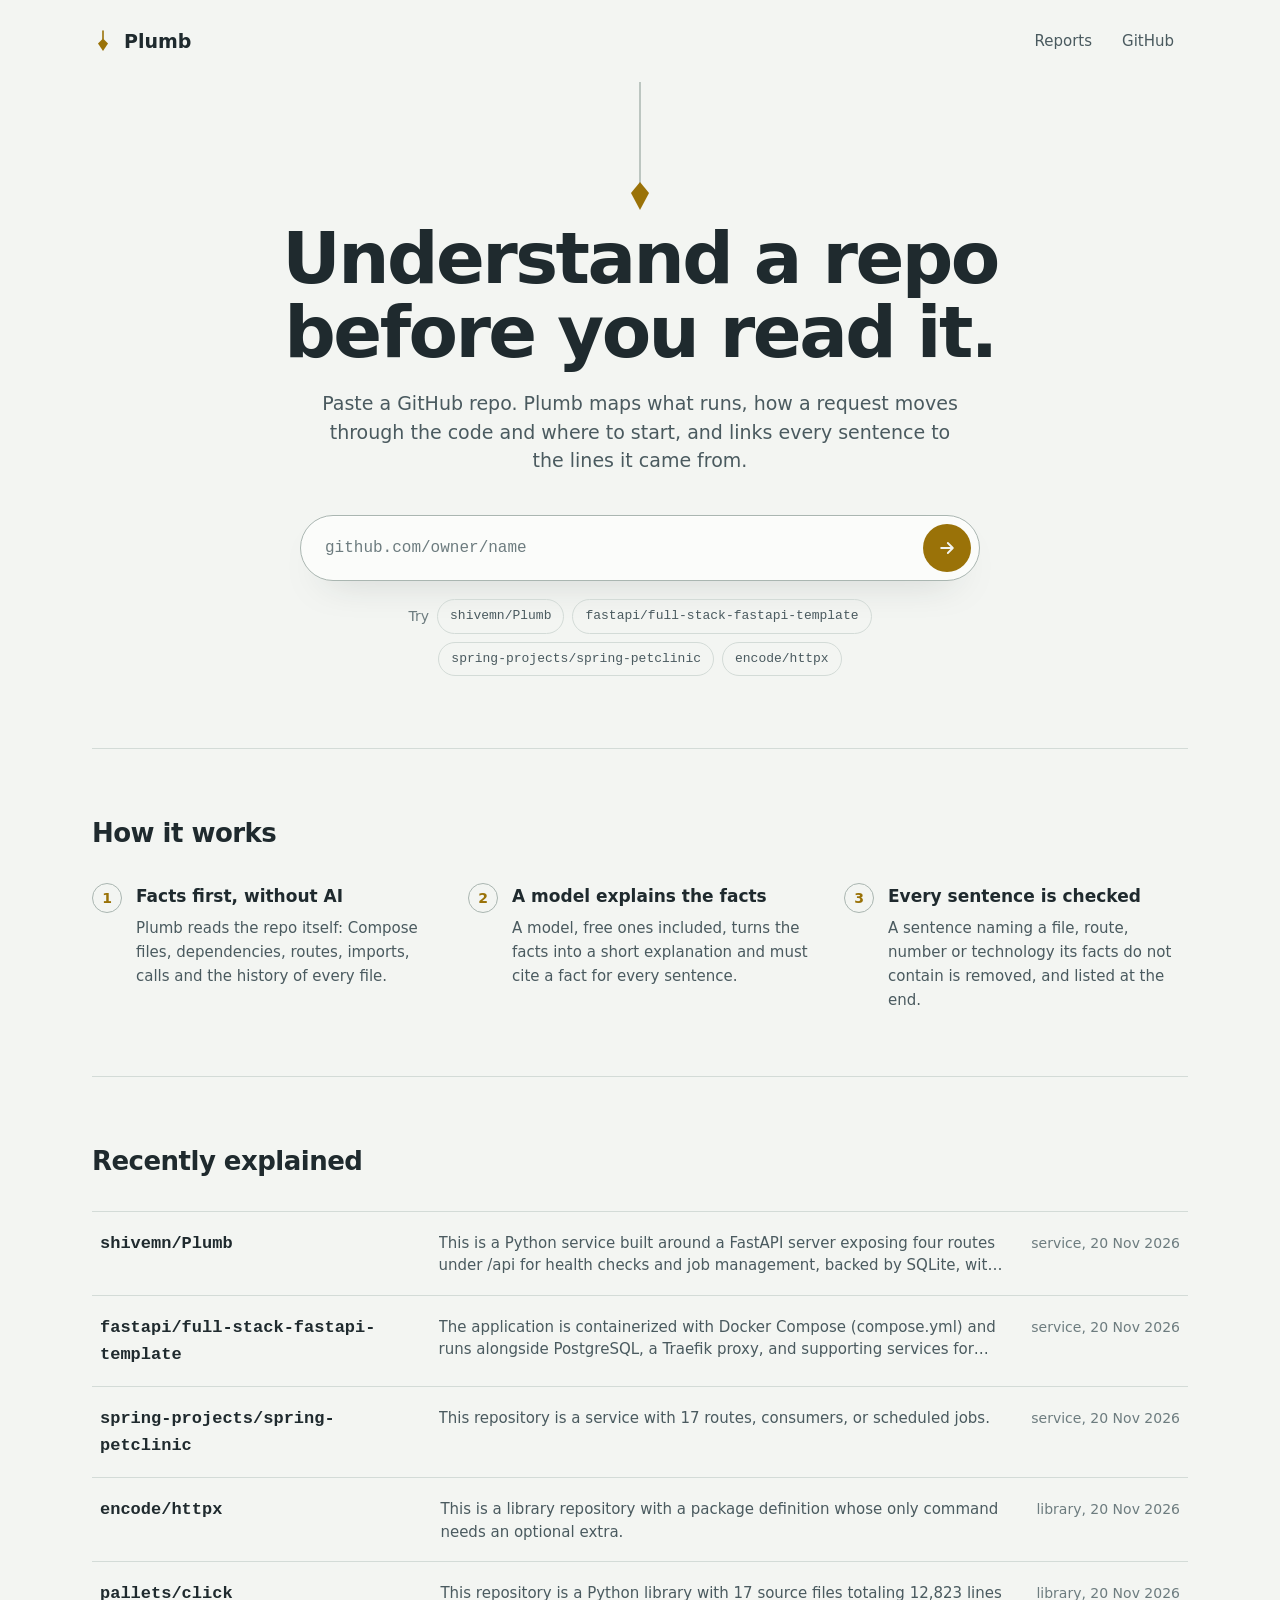
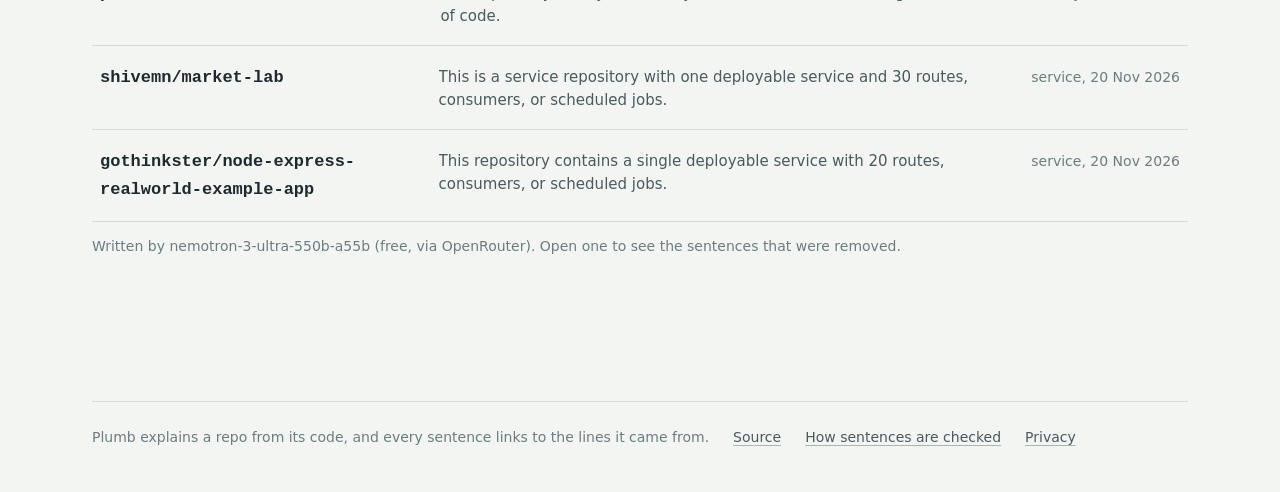
==== commit fe007b44: "Add a privacy page and a content security policy, and update the docs for the server and own-key flo" ====
--- a/web/index.html
+++ b/web/index.html
@@ -3,6 +3,7 @@
 <head>
 <meta charset="utf-8">
 <meta name="viewport" content="width=device-width, initial-scale=1">
+<meta http-equiv="Content-Security-Policy" content="default-src 'none'; script-src 'self'; style-src 'self' https://fonts.googleapis.com; font-src https://fonts.gstatic.com; img-src 'self' data:; connect-src 'self' https://openrouter.ai https://api.anthropic.com http://localhost:8000 http://127.0.0.1:8000; base-uri 'none'; form-action 'none'">
 <title>Plumb · Understand a repo before you read it</title>
 <meta name="description" content="Plumb explains a GitHub repo: its system design, how a request moves, its code map, hot spots and how to contribute. Every claim links to the lines of code it came from.">
 <link rel="icon" href="assets/icon.svg" type="image/svg+xml">
--- a/web/assets/plumb.css
+++ b/web/assets/plumb.css
@@ -212,6 +212,7 @@
 .canvas { position: relative; margin: 0 auto; font-size: 14px; line-height: 1.35; }
 .canvas svg.links { position: absolute; inset: 0; overflow: visible; pointer-events: none; }
 .canvas svg.links path { fill: none; stroke: var(--line-strong); stroke-width: 1.6; stroke-linecap: round; stroke-dasharray: var(--len); stroke-dashoffset: var(--len); }
+.canvas svg.links .tip { fill: var(--line-strong); stroke: none; }
 .canvas .col-label { position: absolute; top: 18px; font-size: 13px; color: var(--faint); }
 .canvas .part { position: absolute; display: flex; align-items: center; justify-content: center; text-align: center; padding: 10px; border-radius: 12px; border: 1px solid var(--line-strong); background: var(--bg-raised); color: var(--ink); font: inherit; cursor: pointer; opacity: 0; transform: translateY(8px); transition: border-color var(--quick) ease, box-shadow var(--quick) ease; }
 .canvas .part:hover, .canvas .part[aria-pressed="true"] { border-color: var(--brass); box-shadow: 0 0 0 3px var(--brass-soft); }
@@ -277,6 +278,63 @@
 .removed li { margin-bottom: 8px; }
 .removed .why { display: block; color: var(--faint); font-size: 13px; }
 
+/* A job on the server: the bob drops down the steps as they happen */
+.ask form[aria-busy="true"] .go { animation: breathe 1.2s var(--ease) infinite; pointer-events: none; }
+@keyframes breathe { 50% { transform: scale(0.9); filter: brightness(0.9); } }
+main.job { max-width: 620px; padding-top: 28px; }
+.line-wrap { position: relative; padding-left: 34px; }
+.line-wrap::before { content: ""; position: absolute; left: 6px; top: 4px; bottom: 4px; width: 1.5px; background: var(--line-strong); }
+.line-wrap .bob { position: absolute; left: 0; top: 0; width: 13px; height: 17px; transition: transform 600ms var(--ease); }
+.line-wrap .bob svg { display: block; fill: var(--brass); }
+.line-wrap:not(.finished):not(.stopped) .bob svg { animation: sway 1.6s ease-in-out infinite; transform-origin: 50% 0; }
+@keyframes sway { 50% { transform: rotate(6deg); } }
+.line-wrap.stopped .bob svg { fill: var(--warn); }
+.line { list-style: none; margin: 0; padding: 0; }
+.line li { display: flex; flex-wrap: wrap; align-items: baseline; gap: 2px 12px; min-height: 44px; padding: 10px 0; font-size: 17px; transition: color var(--calm) ease; }
+.line li.later { color: var(--faint); }
+.line li.now { color: var(--ink); font-weight: 600; }
+.line li.done { color: var(--muted); }
+.line li.done .label::after { content: ""; display: inline-block; width: 5px; height: 10px; margin-left: 10px; border-right: 2px solid var(--ok); border-bottom: 2px solid var(--ok); transform: rotate(45deg) translateY(-2px); animation: fade 300ms ease both; }
+@keyframes fade { from { opacity: 0; } }
+.line .detail { color: var(--faint); font-size: 14px; font-weight: 400; }
+.notice p { margin: 0; }
+.notice .actions { display: flex; flex-wrap: wrap; gap: 10px; margin-top: 14px; }
+.pill.primary { border-color: var(--brass); background: var(--brass); color: var(--bg); font-weight: 600; }
+.pill.primary:hover { filter: brightness(1.08); background: var(--brass); }
+.pill:disabled { opacity: 0.55; cursor: default; }
+
+/* Writing the explanation with the visitor's own key */
+.writer { margin-bottom: 40px; padding: 24px; border: 1px solid var(--brass); border-radius: 20px; background: var(--bg-raised); box-shadow: 0 0 0 4px var(--brass-soft); }
+.writer h2 { margin: 0 0 8px; font-size: 22px; letter-spacing: -0.01em; }
+.writer .lead-text { margin: 0 0 18px; color: var(--muted); font-size: 15px; line-height: 1.55; max-width: 62ch; }
+.write-form { display: grid; gap: 14px; }
+.choices { display: inline-flex; width: max-content; max-width: 100%; padding: 4px; border: 1px solid var(--line-strong); border-radius: 999px; }
+.choices label { position: relative; }
+.choices input { position: absolute; opacity: 0; inset: 0; margin: 0; cursor: pointer; }
+.choices span { display: block; padding: 7px 16px; border-radius: 999px; color: var(--muted); font-size: 14px; transition: background var(--quick) ease, color var(--quick) ease; }
+.choices input:checked + span { background: var(--bg-sunk); color: var(--ink); font-weight: 600; }
+.choices input:focus-visible + span { outline: 2px solid var(--brass); outline-offset: 2px; }
+.field { display: grid; grid-template-columns: 64px minmax(0, 1fr) auto; align-items: center; gap: 8px 12px; }
+.field label { color: var(--faint); font-size: 14px; }
+.field a { font-size: 14px; color: var(--muted); white-space: nowrap; }
+.field input, .field select { width: 100%; min-width: 0; height: 42px; padding: 0 14px; border: 1px solid var(--line-strong); border-radius: 12px; background: var(--bg-sunk); color: var(--ink); font: inherit; font-family: var(--mono); font-size: 14px; transition: border-color var(--quick) ease, box-shadow var(--quick) ease; }
+.field input:focus, .field select:focus { outline: none; border-color: var(--brass); box-shadow: 0 0 0 3px var(--brass-soft); }
+.check { display: flex; align-items: center; gap: 8px; color: var(--muted); font-size: 14px; }
+.check input { accent-color: var(--brass); width: 16px; height: 16px; }
+.write-form .note { margin: 0; }
+.write-form .pill { justify-self: start; min-height: 44px; padding: 0 22px; }
+.writing:not(:empty) { margin-top: 22px; padding-top: 18px; border-top: 1px solid var(--line); }
+.writing .line li { font-size: 15px; min-height: 36px; padding: 7px 0; }
+
+/* Plain text pages */
+.page-text { max-width: 680px; padding: 48px 0 0; }
+.page-text h1 { margin: 0; font-size: clamp(32px, 5vw, 44px); letter-spacing: -0.02em; }
+.page-text .lead { margin: 14px 0 0; color: var(--muted); font-size: 19px; line-height: 1.5; }
+.page-text h2 { margin: 40px 0 10px; font-size: 22px; letter-spacing: -0.01em; }
+.page-text p, .page-text li { color: var(--muted); line-height: 1.65; }
+.page-text strong { color: var(--ink); }
+.page-text ul { padding-left: 20px; display: flex; flex-direction: column; gap: 10px; }
+
 @media (max-width: 860px) {
   .wrap { padding: 0 16px; }
   .layout { grid-template-columns: minmax(0, 1fr); gap: 0; margin-top: 20px; }
@@ -293,6 +351,8 @@
   .map-row { grid-template-columns: 1fr; gap: 6px; }
   .map-row .row-label { padding-top: 0; }
   .hot-list li { grid-template-columns: minmax(0, 1fr) 60px 28px; }
+  .writer { padding: 18px; margin-top: 20px; }
+  .field { grid-template-columns: minmax(0, 1fr); gap: 6px; }
   .src .pop { position: fixed; left: 12px; right: 12px; top: auto; bottom: 12px; max-width: none; width: auto; max-height: 50vh; overflow-y: auto; }
 }
 
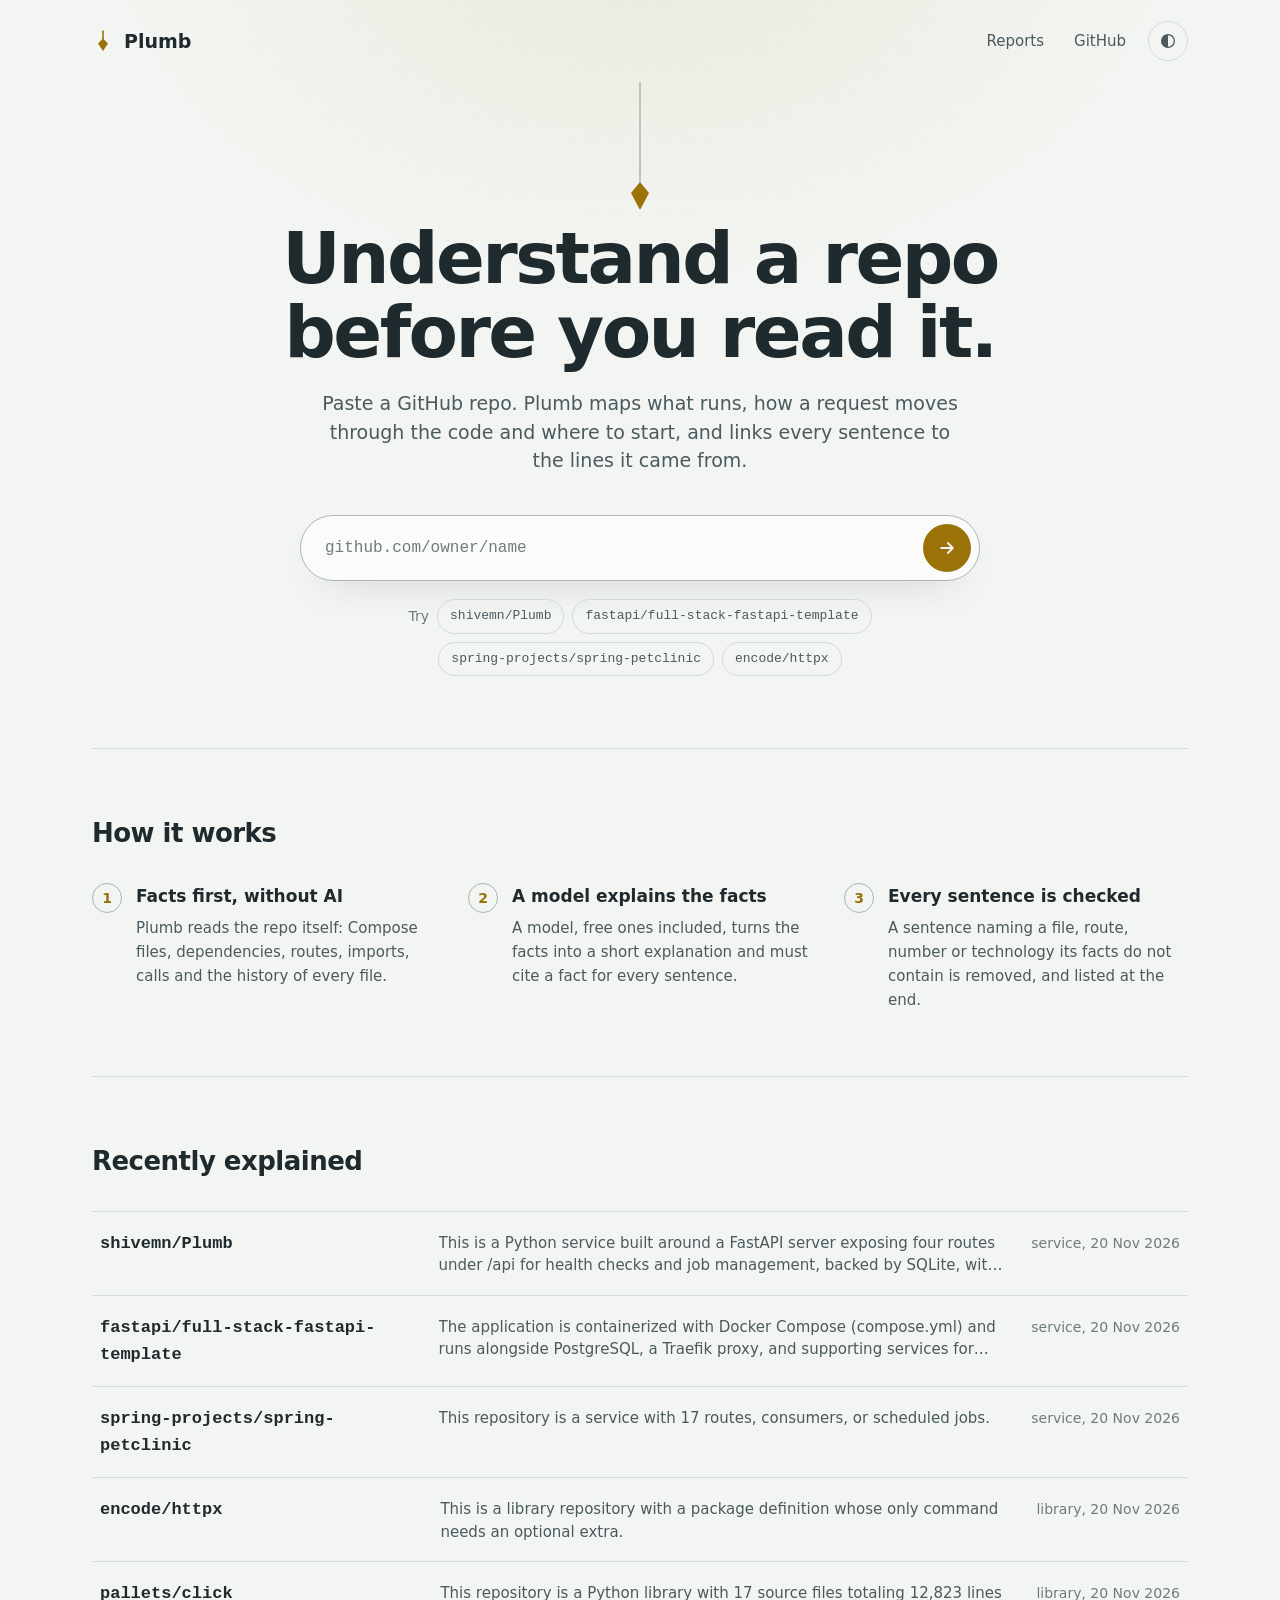
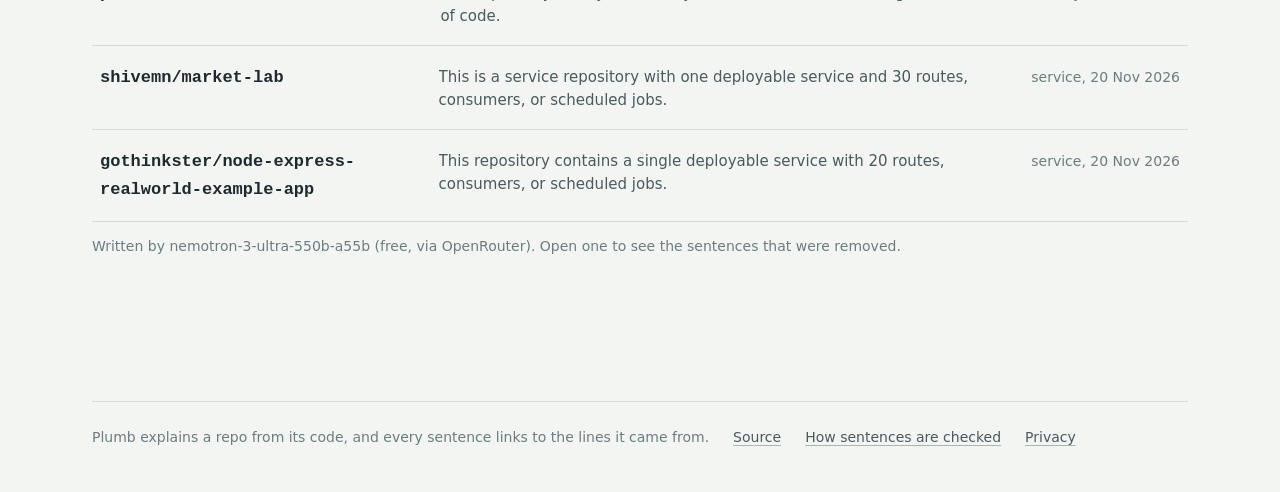
==== commit 9c45b48d: "Add a light and dark switch, and a dot-grid background under the top of each page Co-Authored-By: Cl" ====
--- a/web/index.html
+++ b/web/index.html
@@ -11,6 +11,7 @@
 <link rel="preconnect" href="https://fonts.gstatic.com" crossorigin>
 <link rel="stylesheet" href="https://fonts.googleapis.com/css2?family=Atkinson+Hyperlegible+Next:wght@400;600;700&family=Atkinson+Hyperlegible+Mono:wght@400;600&display=swap">
 <link rel="stylesheet" href="assets/plumb.css">
+<script src="assets/theme.js"></script>
 <script type="module" src="assets/home.js"></script>
 </head>
 <body>
--- a/web/assets/plumb.css
+++ b/web/assets/plumb.css
@@ -1,6 +1,6 @@
 /* Plumb. Dark green-slate with chalk text and a brass plumb bob; a light
-   paper version follows the system setting. One motion signature: the
-   plumb line. Everything else stays quiet. */
+   paper version follows the system setting or the switch in the header.
+   One motion signature: the plumb line. Everything else stays quiet. */
 
 :root {
   --bg: #15201d;
@@ -21,6 +21,8 @@
   --warm: #7d6a2a;
   --hot: #d4a72c;
   --shadow: 0 1px 0 rgba(255, 255, 255, 0.03) inset, 0 18px 40px -24px rgba(0, 0, 0, 0.7);
+  --grid: rgba(230, 237, 233, 0.1);
+  --glow: rgba(212, 167, 44, 0.11);
   --sans: "Atkinson Hyperlegible Next", system-ui, -apple-system, "Segoe UI", sans-serif;
   --mono: "Atkinson Hyperlegible Mono", ui-monospace, "SFMono-Regular", Consolas, monospace;
   --ease: cubic-bezier(0.22, 1, 0.36, 1);
@@ -29,8 +31,9 @@
   color-scheme: dark;
 }
 
+/* Light: the system setting, unless the switch says otherwise. */
 @media (prefers-color-scheme: light) {
-  :root {
+  :root:not([data-theme="dark"]) {
     --bg: #f3f5f2;
     --bg-raised: #fbfcfa;
     --bg-sunk: #e9eeea;
@@ -49,16 +52,44 @@
     --warm: #f0d48a;
     --hot: #d39a00;
     --shadow: 0 1px 0 rgba(255, 255, 255, 0.7) inset, 0 18px 40px -26px rgba(31, 42, 46, 0.35);
+    --grid: rgba(31, 42, 46, 0.11);
+    --glow: rgba(154, 114, 8, 0.09);
     color-scheme: light;
   }
 }
+:root[data-theme="light"] {
+  --bg: #f3f5f2;
+  --bg-raised: #fbfcfa;
+  --bg-sunk: #e9eeea;
+  --ink: #1f2a2e;
+  --muted: #4a5a5f;
+  --faint: #6d7c7f;
+  --line: #d3dbd7;
+  --line-strong: #aab6b1;
+  --brass: #9a7208;
+  --brass-soft: rgba(154, 114, 8, 0.12);
+  --link: #1f2a2e;
+  --store: #e3eae7;
+  --ok: #3f6a4b;
+  --warn: #8a4b2e;
+  --block: #cbd3cf;
+  --warm: #f0d48a;
+  --hot: #d39a00;
+  --shadow: 0 1px 0 rgba(255, 255, 255, 0.7) inset, 0 18px 40px -26px rgba(31, 42, 46, 0.35);
+  --grid: rgba(31, 42, 46, 0.11);
+  --glow: rgba(154, 114, 8, 0.09);
+  color-scheme: light;
+}
 
 @view-transition { navigation: auto; }
 ::view-transition-old(root), ::view-transition-new(root) { animation-duration: 260ms; animation-timing-function: var(--ease); }
 
 * { box-sizing: border-box; }
 html { -webkit-text-size-adjust: 100%; scroll-behavior: smooth; }
-body { margin: 0; background: var(--bg); color: var(--ink); font-family: var(--sans); font-size: 17px; line-height: 1.6; }
+body { position: relative; margin: 0; background: radial-gradient(ellipse 60% 520px at 50% -80px, var(--glow), transparent 70%), var(--bg); background-repeat: no-repeat; color: var(--ink); font-family: var(--sans); font-size: 17px; line-height: 1.6; }
+/* The canvas: a surveyor's dot grid under the top of each page, fading out
+   before the reading starts, with the brass glow where the plumb line hangs. */
+body::before { content: ""; position: absolute; inset: 0 0 auto; height: 760px; z-index: -1; pointer-events: none; background-image: radial-gradient(circle at center, var(--grid) 1px, transparent 1.5px); background-size: 24px 24px; background-position: center -12px; -webkit-mask-image: radial-gradient(ellipse 70% 100% at 50% 0, #000 30%, transparent 75%); mask-image: radial-gradient(ellipse 70% 100% at 50% 0, #000 30%, transparent 75%); }
 a { color: var(--link); text-decoration-color: var(--line-strong); text-underline-offset: 3px; transition: text-decoration-color var(--quick) ease, color var(--quick) ease; }
 a:hover { text-decoration-color: var(--brass); }
 :focus-visible { outline: 2px solid var(--brass); outline-offset: 3px; border-radius: 4px; }
@@ -75,6 +106,14 @@
 .site-nav { display: flex; gap: 2px; }
 .site-nav a { padding: 10px 14px; border-radius: 999px; color: var(--muted); text-decoration: none; font-size: 15px; transition: background var(--quick) ease, color var(--quick) ease; }
 .site-nav a:hover { color: var(--ink); background: var(--bg-raised); }
+.site-nav { align-items: center; }
+.theme-switch { display: grid; place-items: center; width: 40px; height: 40px; margin-left: 6px; border: 1px solid var(--line); border-radius: 50%; background: transparent; color: var(--muted); cursor: pointer; transition: color var(--quick) ease, border-color var(--quick) ease, background var(--quick) ease; }
+.theme-switch:hover { color: var(--ink); border-color: var(--line-strong); background: var(--bg-raised); }
+.theme-switch svg { width: 18px; height: 18px; transition: transform var(--calm) var(--ease); }
+:root[data-theme="light"] .theme-switch svg { transform: rotate(180deg); }
+@media (prefers-color-scheme: light) { :root:not([data-theme]) .theme-switch svg { transform: rotate(180deg); } }
+/* Switching theme: the new one opens as a circle from the switch. */
+:root.theming::view-transition-old(root), :root.theming::view-transition-new(root) { animation: none; mix-blend-mode: normal; }
 
 /* Home: hero */
 .hero { position: relative; display: flex; flex-direction: column; align-items: center; text-align: center; padding: 0 0 72px; }
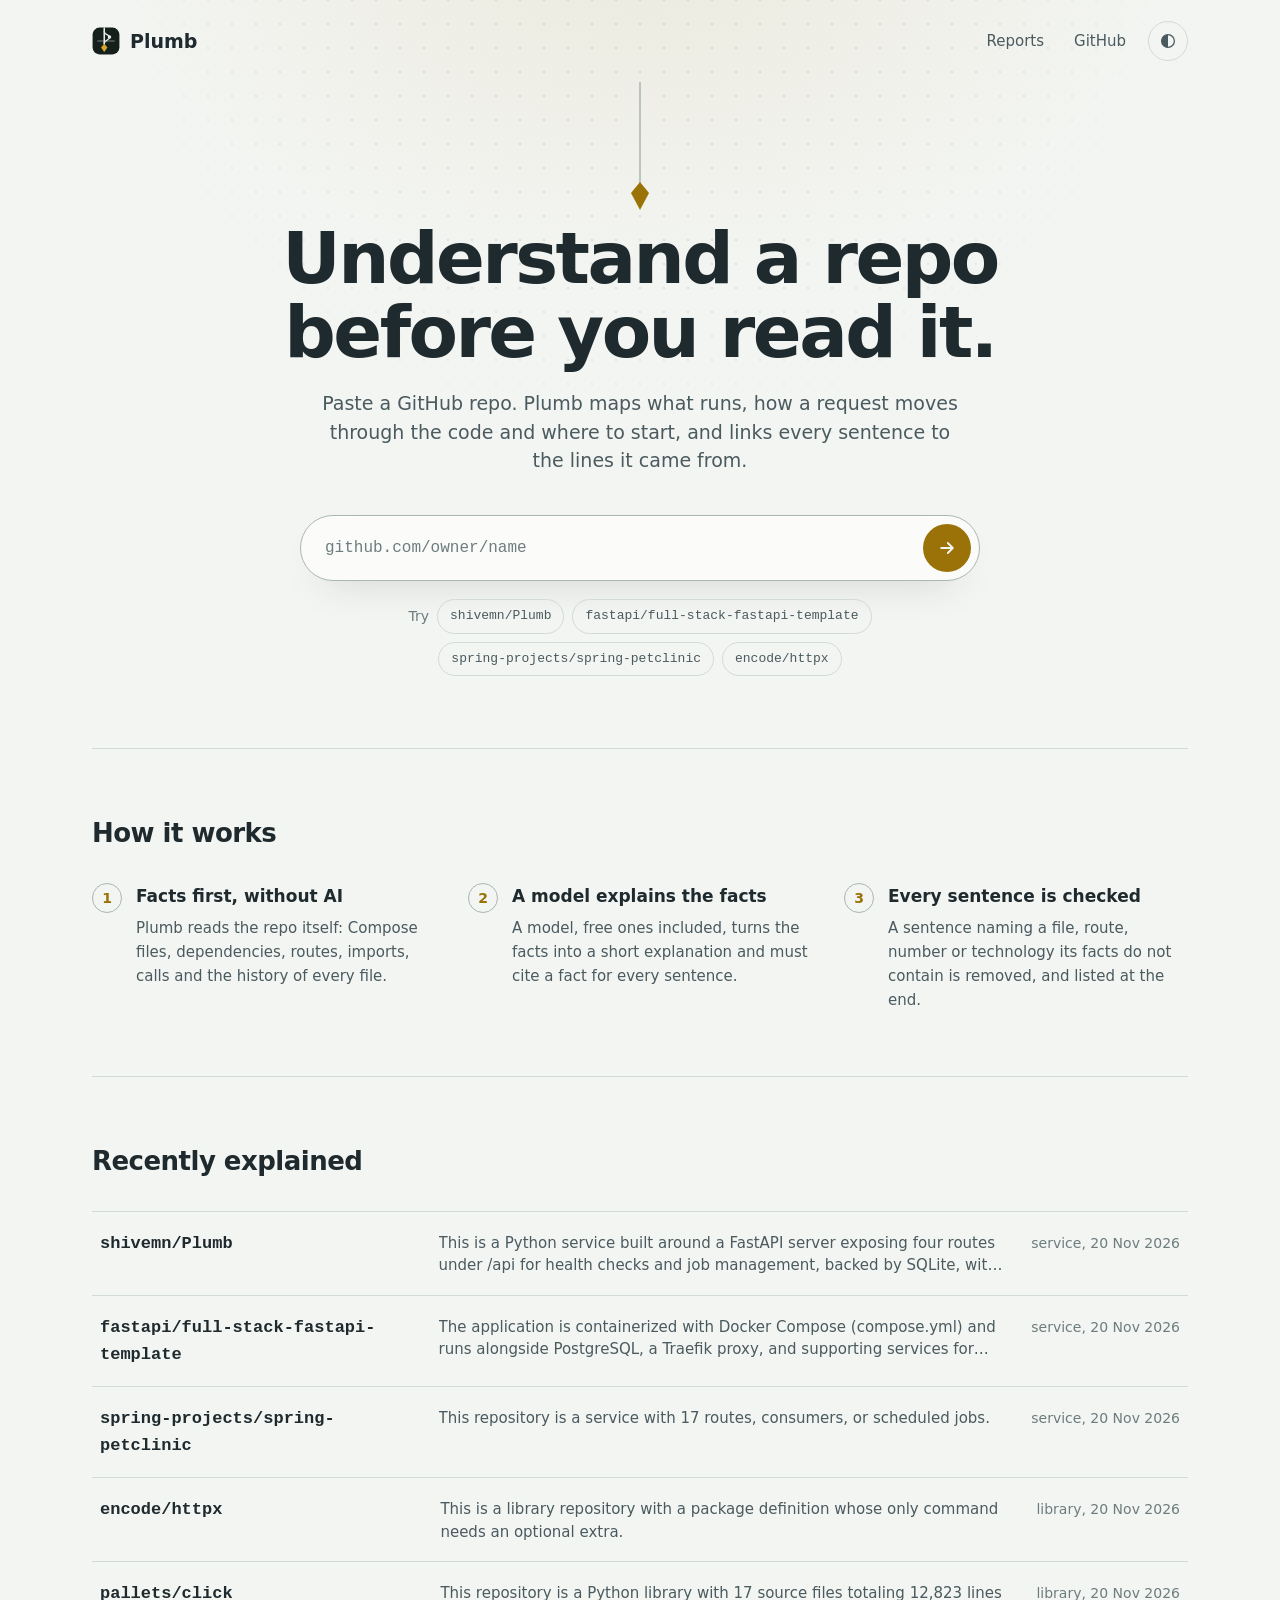
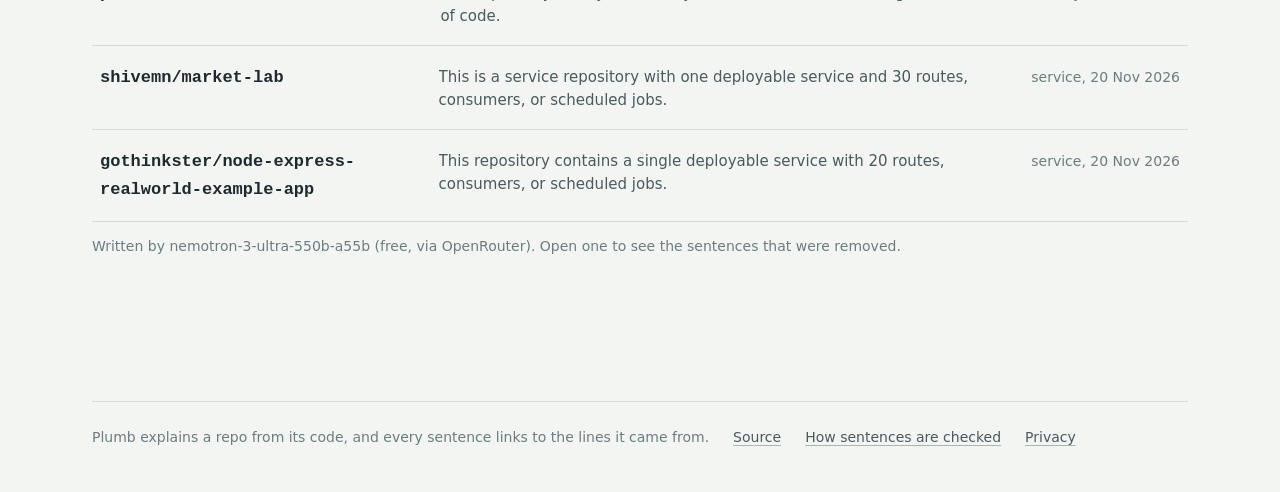
==== commit 068c9adb: "Restart the worker if it stops, show whether it is running on the health page, and add a link previe" ====
--- a/web/index.html
+++ b/web/index.html
@@ -3,9 +3,20 @@
 <head>
 <meta charset="utf-8">
 <meta name="viewport" content="width=device-width, initial-scale=1">
-<meta http-equiv="Content-Security-Policy" content="default-src 'none'; script-src 'self'; style-src 'self' https://fonts.googleapis.com; font-src https://fonts.gstatic.com; img-src 'self' data:; connect-src 'self' https://openrouter.ai https://api.anthropic.com http://localhost:8000 http://127.0.0.1:8000; base-uri 'none'; form-action 'none'">
+<meta http-equiv="Content-Security-Policy" content="default-src 'none'; script-src 'self'; style-src 'self' https://fonts.googleapis.com; font-src https://fonts.gstatic.com; img-src 'self' data:; connect-src 'self' https://plumb-api-8pu2.onrender.com https://openrouter.ai https://api.anthropic.com http://localhost:8000 http://127.0.0.1:8000; base-uri 'none'; form-action 'none'">
 <title>Plumb · Understand a repo before you read it</title>
-<meta name="description" content="Plumb explains a GitHub repo: its system design, how a request moves, its code map, hot spots and how to contribute. Every claim links to the lines of code it came from.">
+<meta name="description" content="Paste a GitHub repo. Plumb maps what runs, how a request moves through the code and where to start, and links every sentence to the lines it came from.">
+<meta property="og:type" content="website">
+<meta property="og:site_name" content="Plumb">
+<meta property="og:title" content="Plumb · Understand a repo before you read it">
+<meta property="og:description" content="Paste a GitHub repo. Plumb maps what runs, how a request moves through the code and where to start, and links every sentence to the lines it came from.">
+<meta property="og:url" content="https://shivemn.github.io/Plumb/">
+<meta property="og:image" content="https://shivemn.github.io/Plumb/assets/og.png">
+<meta property="og:image:width" content="1200">
+<meta property="og:image:height" content="630">
+<meta property="og:image:alt" content="Plumb: understand a repo before you read it.">
+<meta name="twitter:card" content="summary_large_image">
+<meta name="theme-color" content="#15201d">
 <link rel="icon" href="assets/icon.svg" type="image/svg+xml">
 <link rel="preconnect" href="https://fonts.googleapis.com">
 <link rel="preconnect" href="https://fonts.gstatic.com" crossorigin>
--- a/web/assets/plumb.css
+++ b/web/assets/plumb.css
@@ -22,6 +22,8 @@
   --hot: #d4a72c;
   --shadow: 0 1px 0 rgba(255, 255, 255, 0.03) inset, 0 18px 40px -24px rgba(0, 0, 0, 0.7);
   --grid: rgba(230, 237, 233, 0.1);
+  --mark-tile: #22322d;
+  --mark-edge: rgba(230, 237, 233, 0.14);
   --glow: rgba(212, 167, 44, 0.11);
   --sans: "Atkinson Hyperlegible Next", system-ui, -apple-system, "Segoe UI", sans-serif;
   --mono: "Atkinson Hyperlegible Mono", ui-monospace, "SFMono-Regular", Consolas, monospace;
@@ -53,6 +55,8 @@
     --hot: #d39a00;
     --shadow: 0 1px 0 rgba(255, 255, 255, 0.7) inset, 0 18px 40px -26px rgba(31, 42, 46, 0.35);
     --grid: rgba(31, 42, 46, 0.11);
+    --mark-tile: #15201d;
+    --mark-edge: transparent;
     --glow: rgba(154, 114, 8, 0.09);
     color-scheme: light;
   }
@@ -77,6 +81,8 @@
   --hot: #d39a00;
   --shadow: 0 1px 0 rgba(255, 255, 255, 0.7) inset, 0 18px 40px -26px rgba(31, 42, 46, 0.35);
   --grid: rgba(31, 42, 46, 0.11);
+  --mark-tile: #15201d;
+  --mark-edge: transparent;
   --glow: rgba(154, 114, 8, 0.09);
   color-scheme: light;
 }
@@ -135,10 +141,16 @@
 .ask label { position: absolute; width: 1px; height: 1px; overflow: hidden; clip: rect(0 0 0 0); }
 .ask input { flex: 1; min-width: 0; height: 48px; border: 0; background: transparent; color: var(--ink); font: inherit; font-family: var(--mono); font-size: 16px; outline: none; }
 .ask input::placeholder { color: var(--faint); }
-.go { flex: none; display: grid; place-items: center; width: 48px; height: 48px; border: 0; border-radius: 50%; background: var(--brass); color: var(--bg); cursor: pointer; transition: transform var(--quick) var(--ease), filter var(--quick) ease; }
-.go:hover { transform: scale(1.06); filter: brightness(1.08); }
-.go:active { transform: scale(0.96); }
-.go svg { width: 20px; height: 20px; }
+.go { position: relative; flex: none; display: grid; place-items: center; width: 48px; height: 48px; border: 0; border-radius: 50%; background: var(--brass); color: var(--bg); cursor: pointer; transition: transform var(--quick) var(--ease), filter var(--quick) ease; -webkit-tap-highlight-color: transparent; }
+.go:hover { transform: scale(1.05); filter: brightness(1.08); }
+.go:active { transform: scale(0.95); transition-duration: 60ms; }
+.go svg { width: 20px; height: 20px; transition: opacity var(--quick) ease, transform var(--quick) var(--ease); }
+/* Busy: the arrow slips away and a ring turns, with no change of size. */
+.go::after { content: ""; position: absolute; inset: 11px; border: 2.5px solid currentColor; border-right-color: transparent; border-radius: 50%; opacity: 0; transition: opacity var(--quick) ease; }
+form[aria-busy="true"] .go { transform: none; filter: none; cursor: progress; pointer-events: none; }
+form[aria-busy="true"] .go svg { opacity: 0; transform: translateX(6px); }
+form[aria-busy="true"] .go::after { opacity: 1; animation: turn 800ms linear infinite; }
+@keyframes turn { to { transform: rotate(1turn); } }
 .ask.shake form { animation: shake 380ms var(--ease); }
 @keyframes shake { 20%, 60% { transform: translateX(-6px); } 40%, 80% { transform: translateX(6px); } }
 
@@ -318,8 +330,6 @@
 .removed .why { display: block; color: var(--faint); font-size: 13px; }
 
 /* A job on the server: the bob drops down the steps as they happen */
-.ask form[aria-busy="true"] .go { animation: breathe 1.2s var(--ease) infinite; pointer-events: none; }
-@keyframes breathe { 50% { transform: scale(0.9); filter: brightness(0.9); } }
 main.job { max-width: 620px; padding-top: 28px; }
 .line-wrap { position: relative; padding-left: 34px; }
 .line-wrap::before { content: ""; position: absolute; left: 6px; top: 4px; bottom: 4px; width: 1.5px; background: var(--line-strong); }
@@ -347,6 +357,9 @@
 .writer h2 { margin: 0 0 8px; font-size: 22px; letter-spacing: -0.01em; }
 .writer .lead-text { margin: 0 0 18px; color: var(--muted); font-size: 15px; line-height: 1.55; max-width: 62ch; }
 .write-form { display: grid; gap: 14px; }
+.why-not { margin: -8px 0 18px; font-size: 14px; color: var(--faint); }
+.why-not summary { cursor: pointer; width: max-content; }
+.why-not p { margin: 6px 0 0; font-family: var(--mono); font-size: 12.5px; overflow-wrap: anywhere; }
 .choices { display: inline-flex; width: max-content; max-width: 100%; padding: 4px; border: 1px solid var(--line-strong); border-radius: 999px; }
 .choices label { position: relative; }
 .choices input { position: absolute; opacity: 0; inset: 0; margin: 0; cursor: pointer; }
@@ -356,6 +369,7 @@
 .field { display: grid; grid-template-columns: 64px minmax(0, 1fr) auto; align-items: center; gap: 8px 12px; }
 .field label { color: var(--faint); font-size: 14px; }
 .field a { font-size: 14px; color: var(--muted); white-space: nowrap; }
+.field .hint { grid-column: 2 / -1; margin: -2px 0 0; color: var(--faint); font-size: 13px; }
 .field input, .field select { width: 100%; min-width: 0; height: 42px; padding: 0 14px; border: 1px solid var(--line-strong); border-radius: 12px; background: var(--bg-sunk); color: var(--ink); font: inherit; font-family: var(--mono); font-size: 14px; transition: border-color var(--quick) ease, box-shadow var(--quick) ease; }
 .field input:focus, .field select:focus { outline: none; border-color: var(--brass); box-shadow: 0 0 0 3px var(--brass-soft); }
 .check { display: flex; align-items: center; gap: 8px; color: var(--muted); font-size: 14px; }
@@ -392,10 +406,12 @@
   .hot-list li { grid-template-columns: minmax(0, 1fr) 60px 28px; }
   .writer { padding: 18px; margin-top: 20px; }
   .field { grid-template-columns: minmax(0, 1fr); gap: 6px; }
+  .field .hint { grid-column: auto; }
   .src .pop { position: fixed; left: 12px; right: 12px; top: auto; bottom: 12px; max-width: none; width: auto; max-height: 50vh; overflow-y: auto; }
 }
 
 @media (prefers-reduced-motion: reduce) {
+  form[aria-busy="true"] .go::after { animation: none; border-right-color: currentColor; opacity: 0.6; }
   *, *::before, *::after { animation-duration: 1ms !important; animation-delay: 0ms !important; transition-duration: 1ms !important; transition-delay: 0ms !important; scroll-behavior: auto !important; }
   .plumb .swing { animation: none; }
 }
